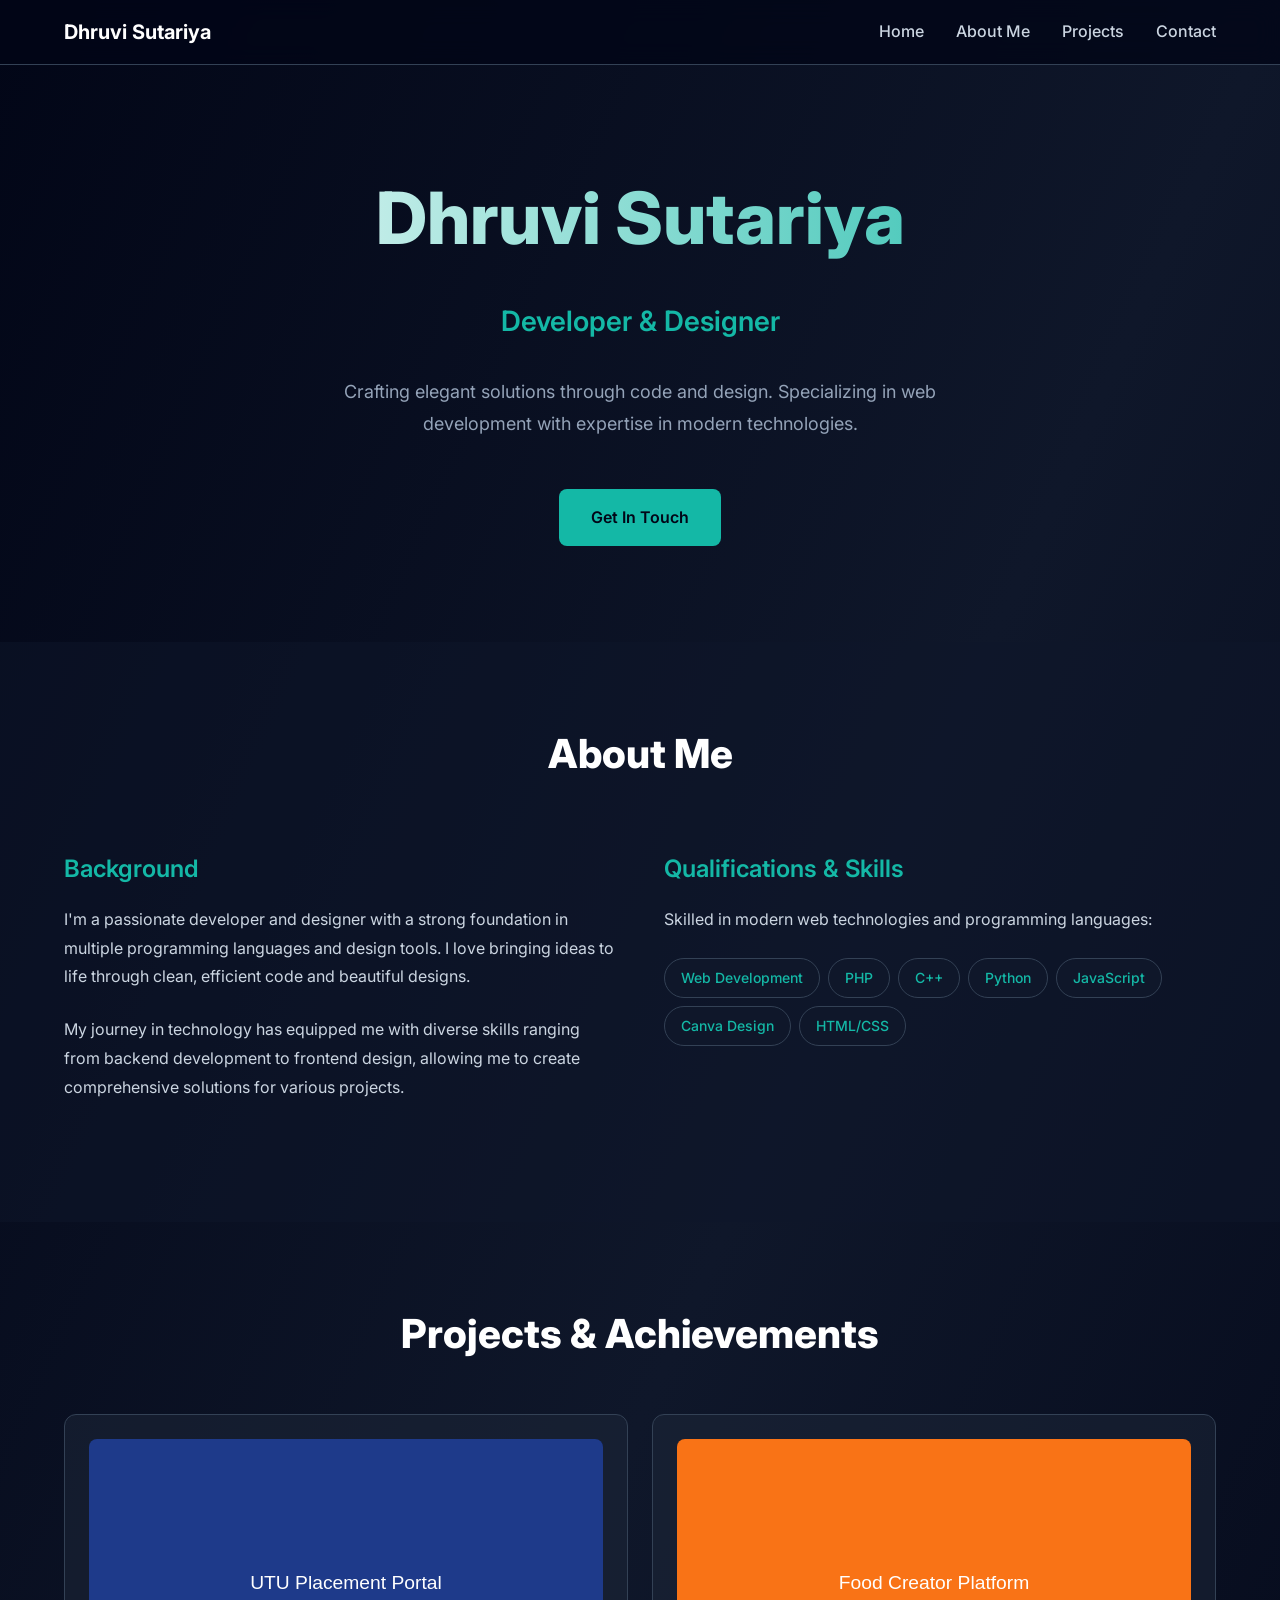
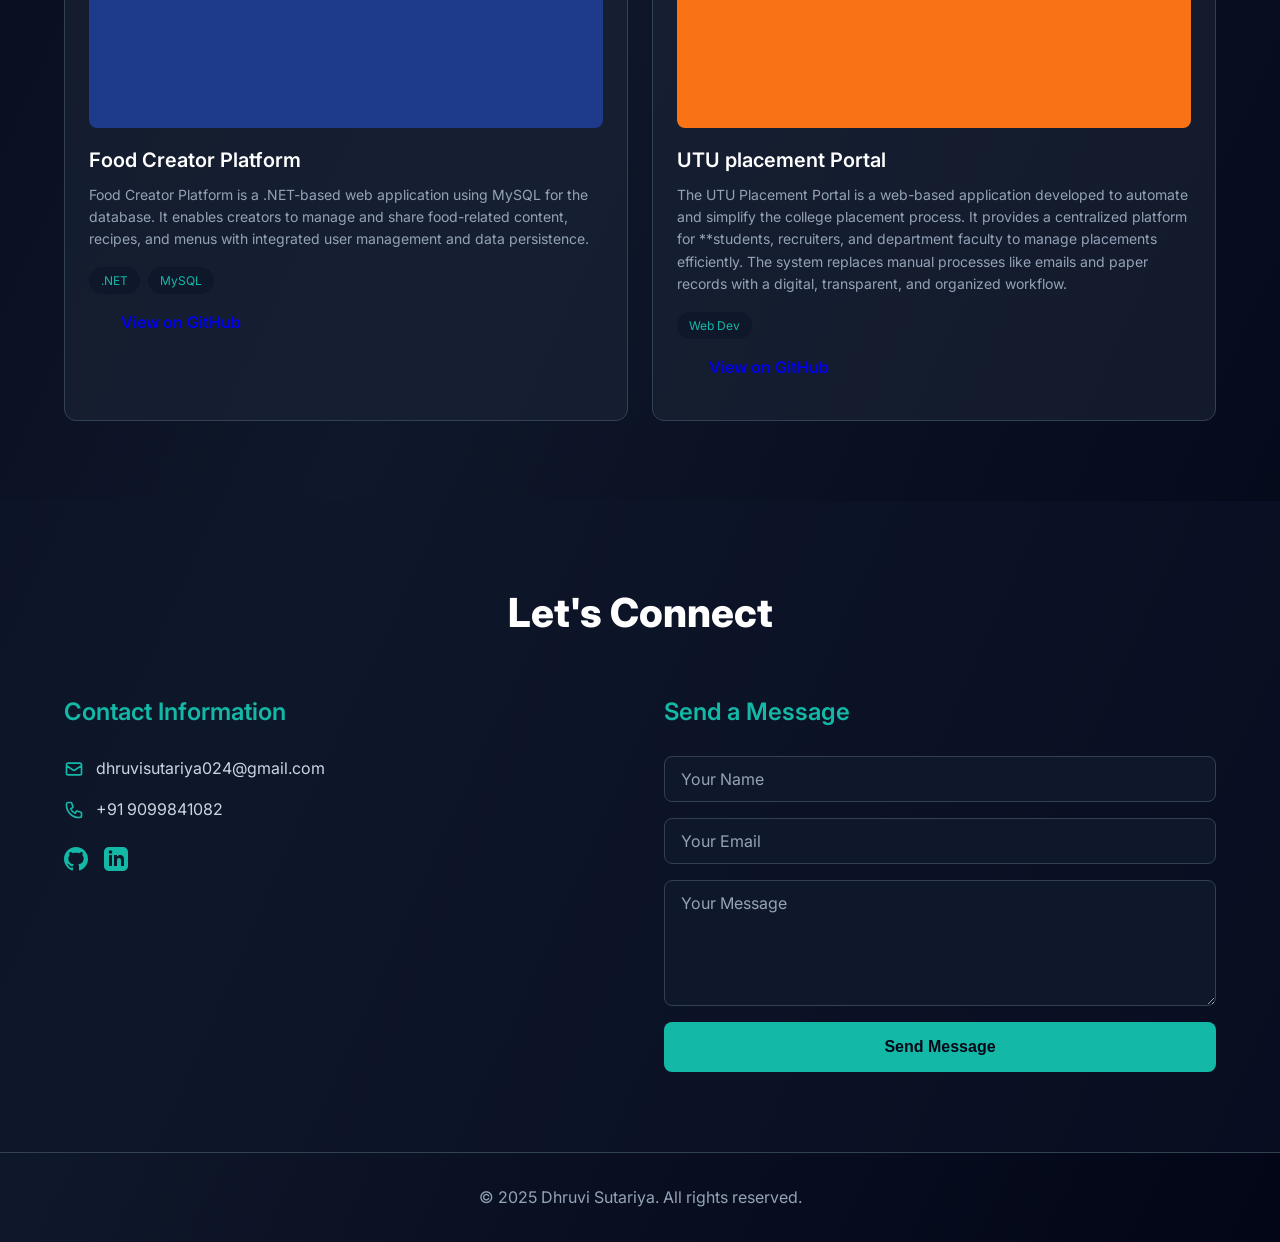
==== index.html @ 16a232e2 "Commit remaining changes" ====
<!DOCTYPE html>
<html lang="en">
<head>
    <meta charset="UTF-8">
    <meta name="viewport" content="width=device-width, initial-scale=1.0">
    <title>Dhruvi Sutariya - Portfolio</title>
    <link rel="stylesheet" href="styles.css">
    <link rel="preconnect" href="https://fonts.googleapis.com">
    <link rel="preconnect" href="https://fonts.gstatic.com" crossorigin>
    <link href="https://fonts.googleapis.com/css2?family=Inter:wght@300;400;600;700;800&display=swap" rel="stylesheet">
</head>
<body>
    <!-- Navigation -->
    <nav id="navbar">
        <div class="container">
            <h1 class="logo">Dhruvi Sutariya</h1>
            
            <div class="nav-links" id="navLinks">
                <a href="#home" class="nav-link">Home</a>
                <a href="#about" class="nav-link">About Me</a>
                <a href="#projects" class="nav-link">Projects</a>
                <a href="#contact" class="nav-link">Contact</a>
            </div>

            <button class="menu-toggle" id="menuToggle">
                <span></span>
                <span></span>
                <span></span>
            </button>
        </div>
    </nav>

    <!-- Hero Section -->
    <section id="home" class="hero">
        <div class="container">
            <h2 class="hero-title">Dhruvi Sutariya</h2>
            <p class="hero-subtitle">Developer & Designer</p>
            <p class="hero-description">
                Crafting elegant solutions through code and design. Specializing in web development with expertise in modern technologies.
            </p>
            <a href="#contact" class="btn btn-primary">Get In Touch</a>
        </div>
    </section>

    <!-- About Me Section -->
    <section id="about" class="about">
        <div class="container">
            <h3 class="section-title">About Me</h3>
            
            <div class="about-grid">
                <div class="about-card">
                    <h4 class="about-subtitle">Background</h4>
                    <p class="about-text">
                        I'm a passionate developer and designer with a strong foundation in multiple programming languages and design tools. I love bringing ideas to life through clean, efficient code and beautiful designs.
                    </p>
                    <p class="about-text">
                        My journey in technology has equipped me with diverse skills ranging from backend development to frontend design, allowing me to create comprehensive solutions for various projects.
                    </p>
                </div>

                <div class="about-card">
                    <h4 class="about-subtitle">Qualifications & Skills</h4>
                    <p class="about-text">Skilled in modern web technologies and programming languages:</p>
                    <div class="skills-container">
                        <span class="skill-tag">Web Development</span>
                        <span class="skill-tag">PHP</span>
                        <span class="skill-tag">C++</span>
                        <span class="skill-tag">Python</span>
                        <span class="skill-tag">JavaScript</span>
                        <span class="skill-tag">Canva Design</span>
                        <span class="skill-tag">HTML/CSS</span>

                    </div>
                </div>
            </div>
        </div>
    </section>

    <!-- Projects Section -->
    <section id="projects" class="projects">
        <div class="container">
            <h3 class="section-title">Projects & Achievements</h3>
            
            <div class="projects-grid">
                <div class="project-card">
                    <div class="project-image">
                        <img src="images/utu.svg" alt="UTU Placement Portal">
                    </div>
                    <h4 class="project-title">Food Creator Platform</h4>
                    <p class="project-description">
                        Food Creator Platform is a .NET-based web application using MySQL for the database. It enables creators to manage and share food-related content, recipes, and menus with integrated user management and data persistence.
                    </p>
                    <div class="project-tags">
                        <span class="tag">.NET</span>
                        <span class="tag">MySQL</span>
                    </div>
                    <div class="project-actions">
                        <a class="btn btn-secondary" href="https://github.com/Dhruvi7425/Food-Creator-Platform" target="_blank" rel="noopener noreferrer">View on GitHub</a>
                    </div>
                </div>


                <div class="project-card">
                    <div class="project-image">
                        <img src="images/food-creator.svg" alt="Food Creator Platform">
                    </div>
                    <h4 class="project-title">UTU placement Portal</h4>
                    <p class="project-description">
                        The UTU Placement Portal is a web-based application developed to automate and simplify the college placement process.  
It provides a centralized platform for **students, recruiters, and department faculty to manage placements efficiently.

The system replaces manual processes like emails and paper records with a digital, transparent, and organized workflow.
                    </p>
                    <div class="project-tags">
                        <span class="tag">Web Dev</span>
                        
                    </div>
                    <div class="project-actions">
                        <a class="btn btn-secondary" href="https://github.com/Dhruvi7425/UTU-Placement-Portal-" target="_blank" rel="noopener noreferrer">View on GitHub</a>
                    </div>
                    
                </div>
            </div>
        </div>
    </section>

    <!-- Contact Section -->
    <section id="contact" class="contact">
        <div class="container">
            <h3 class="section-title">Let's Connect</h3>
            
            <div class="contact-grid">
                <div class="contact-info">
                    <h4 class="contact-subtitle">Contact Information</h4>
                    <div class="contact-item">
                        <svg class="icon" fill="none" stroke="currentColor" viewBox="0 0 24 24">
                            <path stroke-linecap="round" stroke-linejoin="round" stroke-width="2" d="M3 8l7.89 5.26a2 2 0 002.22 0L21 8M5 19h14a2 2 0 002-2V7a2 2 0 00-2-2H5a2 2 0 00-2 2v10a2 2 0 002 2z"/>
                        </svg>
                        <a href="mailto:dhruvisutariya024@gmail.com">dhruvisutariya024@gmail.com</a>
                    </div>
                    <div class="contact-item">
                        <svg class="icon" fill="none" stroke="currentColor" viewBox="0 0 24 24">
                            <path stroke-linecap="round" stroke-linejoin="round" stroke-width="2" d="M3 5a2 2 0 012-2h3.28a1 1 0 01.948.684l1.498 4.493a1 1 0 01-.502 1.21l-2.257 1.13a11.042 11.042 0 005.516 5.516l1.13-2.257a1 1 0 011.21-.502l4.493 1.498a1 1 0 01.684.949V19a2 2 0 01-2 2h-1C9.716 21 3 14.284 3 6V5z"/>
                        </svg>
                        <a href="tel:+1234567890">+91 9099841082</a>
                    </div>
                    <div class="social-links">
                        <a href="https://github.com/Dhruvi7425" target="_blank" rel="noopener noreferrer">
                            <svg class="icon" fill="currentColor" viewBox="0 0 24 24">
                                <path d="M12 0c-6.626 0-12 5.373-12 12 0 5.302 3.438 9.8 8.207 11.387.599.111.793-.261.793-.577v-2.234c-3.338.726-4.033-1.416-4.033-1.416-.546-1.387-1.333-1.756-1.333-1.756-1.089-.745.083-.729.083-.729 1.205.084 1.839 1.237 1.839 1.237 1.07 1.834 2.807 1.304 3.492.997.107-.775.418-1.305.762-1.604-2.665-.305-5.467-1.334-5.467-5.931 0-1.311.469-2.381 1.236-3.221-.124-.303-.535-1.524.117-3.176 0 0 1.008-.322 3.301 1.23.957-.266 1.983-.399 3.003-.404 1.02.005 2.047.138 3.006.404 2.291-1.552 3.297-1.23 3.297-1.23.653 1.653.242 2.874.118 3.176.77.84 1.235 1.911 1.235 3.221 0 4.609-2.807 5.624-5.479 5.921.43.372.823 1.102.823 2.222v3.293c0 .319.192.694.801.576 4.765-1.589 8.199-6.086 8.199-11.386 0-6.627-5.373-12-12-12z"/>
                            </svg>
                        </a>
                        <a href="https://www.linkedin.com/in/dhruvi-sutariya-509b7a373/" target="_blank" rel="noopener noreferrer">
                            <svg class="icon" fill="currentColor" viewBox="0 0 24 24">
                                <path d="M19 0h-14c-2.761 0-5 2.239-5 5v14c0 2.761 2.239 5 5 5h14c2.762 0 5-2.239 5-5v-14c0-2.761-2.238-5-5-5zm-11 19h-3v-11h3v11zm-1.5-12.268c-.966 0-1.75-.79-1.75-1.764s.784-1.764 1.75-1.764 1.75.79 1.75 1.764-.783 1.764-1.75 1.764zm13.5 12.268h-3v-5.604c0-3.368-4-3.113-4 0v5.604h-3v-11h3v1.765c1.396-2.586 7-2.777 7 2.476v6.759z"/>
                            </svg>
                        </a>
                    </div>
                </div>

                <div class="contact-form-wrapper">
                    <h4 class="contact-subtitle">Send a Message</h4>
                    <form id="contactForm" class="contact-form">
                        <input 
                            type="text" 
                            name="name" 
                            placeholder="Your Name" 
                            required
                            class="form-input"
                        >
                        <input 
                            type="email" 
                            name="email" 
                            placeholder="Your Email" 
                            required
                            class="form-input"
                        >
                        <textarea 
                            name="message" 
                            placeholder="Your Message" 
                            required
                            rows="5"
                            class="form-textarea"
                        ></textarea>
                        <button type="submit" class="btn btn-primary btn-full">Send Message</button>
                        <div id="formStatus" class="form-status"></div>
                    </form>
                </div>
            </div>
        </div>
    </section>

    <!-- Footer -->
    <footer class="footer">
        <div class="container">
            <p>&copy; 2025 Dhruvi Sutariya. All rights reserved.</p>
        </div>
    </footer>

    <script src="script.js"></script>
</body>
</html>
---- styles.css ----
* {
  margin: 0;
  padding: 0;
  box-sizing: border-box;
}

:root {
  --color-bg-primary: #020617;
  --color-bg-secondary: #0f172a;
  --color-bg-card: rgba(30, 41, 59, 0.5);
  --color-accent: #14b8a6;
  --color-accent-hover: #0d9488;
  --color-text-primary: #ffffff;
  --color-text-secondary: #cbd5e1;
  --color-text-muted: #94a3b8;
  --color-border: #334155;
}

body {
  font-family: "Inter", -apple-system, BlinkMacSystemFont, "Segoe UI", Roboto, sans-serif;
  background: linear-gradient(
    to bottom right,
    var(--color-bg-primary),
    var(--color-bg-secondary),
    var(--color-bg-primary)
  );
  color: var(--color-text-primary);
  line-height: 1.6;
  min-height: 100vh;
}

html {
  scroll-behavior: smooth;
}

.container {
  max-width: 1200px;
  margin: 0 auto;
  padding: 0 1.5rem;
}

/* Navigation */
#navbar {
  position: fixed;
  top: 0;
  left: 0;
  right: 0;
  z-index: 1000;
  background: rgba(2, 6, 23, 0.8);
  backdrop-filter: blur(12px);
  border-bottom: 1px solid var(--color-border);
}

#navbar .container {
  display: flex;
  justify-content: space-between;
  align-items: center;
  height: 4rem;
}

.logo {
  font-size: 1.25rem;
  font-weight: 700;
  color: var(--color-text-primary);
}

.nav-links {
  display: flex;
  gap: 2rem;
}

.nav-link {
  color: var(--color-text-secondary);
  text-decoration: none;
  transition: color 0.3s;
  font-weight: 500;
}

.nav-link:hover {
  color: var(--color-accent);
}

.menu-toggle {
  display: none;
  flex-direction: column;
  gap: 4px;
  background: none;
  border: none;
  cursor: pointer;
  padding: 0.5rem;
}

.menu-toggle span {
  display: block;
  width: 24px;
  height: 2px;
  background: var(--color-text-primary);
  transition: all 0.3s;
}

/* Hero Section */
.hero {
  padding: 10rem 1.5rem 6rem;
  text-align: center;
}

.hero-title {
  font-size: clamp(2.5rem, 8vw, 4.5rem);
  font-weight: 800;
  margin-bottom: 1.5rem;
  background: linear-gradient(to right, var(--color-text-primary), var(--color-accent));
  -webkit-background-clip: text;
  -webkit-text-fill-color: transparent;
  background-clip: text;
}

.hero-subtitle {
  font-size: clamp(1.25rem, 3vw, 1.75rem);
  color: var(--color-accent);
  margin-bottom: 2rem;
  font-weight: 600;
}

.hero-description {
  font-size: 1.125rem;
  color: var(--color-text-muted);
  max-width: 42rem;
  margin: 0 auto 3rem;
  line-height: 1.8;
}

.btn {
  display: inline-block;
  padding: 1rem 2rem;
  border-radius: 0.5rem;
  text-decoration: none;
  font-weight: 600;
  transition: all 0.3s;
  border: none;
  cursor: pointer;
  font-size: 1rem;
}

.btn-primary {
  background: var(--color-accent);
  color: var(--color-bg-primary);
}

.btn-primary:hover {
  background: var(--color-accent-hover);
  transform: translateY(-2px);
}

.btn-full {
  width: 100%;
}

/* About Section */
.about {
  padding: 5rem 1.5rem;
  background: rgba(15, 23, 42, 0.5);
}

.section-title {
  font-size: 2.5rem;
  font-weight: 800;
  text-align: center;
  margin-bottom: 3rem;
  color: var(--color-text-primary);
}

.about-grid {
  display: grid;
  grid-template-columns: repeat(auto-fit, minmax(300px, 1fr));
  gap: 3rem;
}

.about-card {
  padding: 1rem 0;
}

.about-subtitle {
  font-size: 1.5rem;
  color: var(--color-accent);
  margin-bottom: 1rem;
  font-weight: 600;
}

.about-text {
  color: var(--color-text-secondary);
  margin-bottom: 1.5rem;
  line-height: 1.8;
}

.skills-container {
  display: flex;
  flex-wrap: wrap;
  gap: 0.5rem;
  margin-top: 1rem;
}

.skill-tag {
  padding: 0.5rem 1rem;
  background: var(--color-bg-secondary);
  color: var(--color-accent);
  border-radius: 2rem;
  font-size: 0.875rem;
  font-weight: 500;
  border: 1px solid var(--color-border);
}

/* Projects Section */
.projects {
  padding: 5rem 1.5rem;
}

.projects-grid {
  display: grid;
  grid-template-columns: repeat(auto-fit, minmax(300px, 1fr));
  gap: 1.5rem;
}

.project-card {
  background: var(--color-bg-card);
  border: 1px solid var(--color-border);
  border-radius: 0.75rem;
  padding: 1.5rem;
  transition: all 0.3s;
}

.project-card:hover {
  transform: translateY(-4px);
  border-color: var(--color-accent);
}

.project-image {
  aspect-ratio: 16 / 9;
  background: var(--color-bg-secondary);
  border-radius: 0.5rem;
  display: flex;
  align-items: center;
  justify-content: center;
  margin-bottom: 1rem;
  color: var(--color-text-muted);
  font-size: 0.875rem;
}

.project-image img {
  width: 100%;
  height: 100%;
  object-fit: cover;
  border-radius: 0.5rem;
  display: block;
}

.project-title {
  font-size: 1.25rem;
  font-weight: 600;
  margin-bottom: 0.5rem;
  color: var(--color-text-primary);
}

.project-description {
  color: var(--color-text-muted);
  font-size: 0.875rem;
  line-height: 1.6;
  margin-bottom: 1rem;
}

.project-tags {
  display: flex;
  gap: 0.5rem;
}

.tag {
  font-size: 0.75rem;
  padding: 0.25rem 0.75rem;
  background: var(--color-bg-secondary);
  color: var(--color-accent);
  border-radius: 1rem;
}

/* Contact Section */
.contact {
  padding: 5rem 1.5rem;
  background: rgba(15, 23, 42, 0.5);
}

.contact-grid {
  display: grid;
  grid-template-columns: repeat(auto-fit, minmax(300px, 1fr));
  gap: 3rem;
}

.contact-subtitle {
  font-size: 1.5rem;
  color: var(--color-accent);
  margin-bottom: 1.5rem;
  font-weight: 600;
}

.contact-item {
  display: flex;
  align-items: center;
  gap: 0.75rem;
  margin-bottom: 1rem;
}

.contact-item a {
  color: var(--color-text-secondary);
  text-decoration: none;
  transition: color 0.3s;
}

.contact-item a:hover {
  color: var(--color-accent);
}

.icon {
  width: 20px;
  height: 20px;
  color: var(--color-accent);
}

.social-links {
  display: flex;
  gap: 1rem;
  margin-top: 1.5rem;
}

.social-links a {
  color: var(--color-text-secondary);
  transition: color 0.3s;
}

.social-links a:hover {
  color: var(--color-accent);
}

.social-links .icon {
  width: 24px;
  height: 24px;
}

/* Contact Form */
.contact-form {
  display: flex;
  flex-direction: column;
  gap: 1rem;
}

.form-input,
.form-textarea {
  width: 100%;
  padding: 0.75rem 1rem;
  background: var(--color-bg-secondary);
  border: 1px solid var(--color-border);
  border-radius: 0.5rem;
  color: var(--color-text-primary);
  font-family: inherit;
  font-size: 1rem;
}

.form-input:focus,
.form-textarea:focus {
  outline: none;
  border-color: var(--color-accent);
}

.form-input::placeholder,
.form-textarea::placeholder {
  color: var(--color-text-muted);
}

.form-textarea {
  resize: vertical;
}

.form-status {
  font-size: 0.875rem;
  padding: 0.5rem;
  border-radius: 0.375rem;
  display: none;
}

.form-status.success {
  display: block;
  color: var(--color-accent);
  background: rgba(20, 184, 166, 0.1);
}

.form-status.error {
  display: block;
  color: #ef4444;
  background: rgba(239, 68, 68, 0.1);
}

/* Footer */
.footer {
  padding: 2rem 1.5rem;
  border-top: 1px solid var(--color-border);
  text-align: center;
  color: var(--color-text-muted);
}

/* Mobile Responsive */
@media (max-width: 768px) {
  .nav-links {
    display: none;
    position: absolute;
    top: 100%;
    left: 0;
    right: 0;
    flex-direction: column;
    background: rgba(2, 6, 23, 0.95);
    padding: 1rem;
    gap: 1rem;
    border-bottom: 1px solid var(--color-border);
  }

  .nav-links.active {
    display: flex;
  }

  .menu-toggle {
    display: flex;
  }

  .menu-toggle.active span:nth-child(1) {
    transform: rotate(45deg) translate(5px, 5px);
  }

  .menu-toggle.active span:nth-child(2) {
    opacity: 0;
  }

  .menu-toggle.active span:nth-child(3) {
    transform: rotate(-45deg) translate(7px, -6px);
  }

  .about-grid,
  .contact-grid {
    grid-template-columns: 1fr;
  }

  .projects-grid {
    grid-template-columns: 1fr;
  }
}

@media (max-width: 480px) {
  .hero {
    padding: 8rem 1rem 4rem;
  }

  .section-title {
    font-size: 2rem;
  }

  .about,
  .projects,
  .contact {
    padding: 3rem 1rem;
  }
}
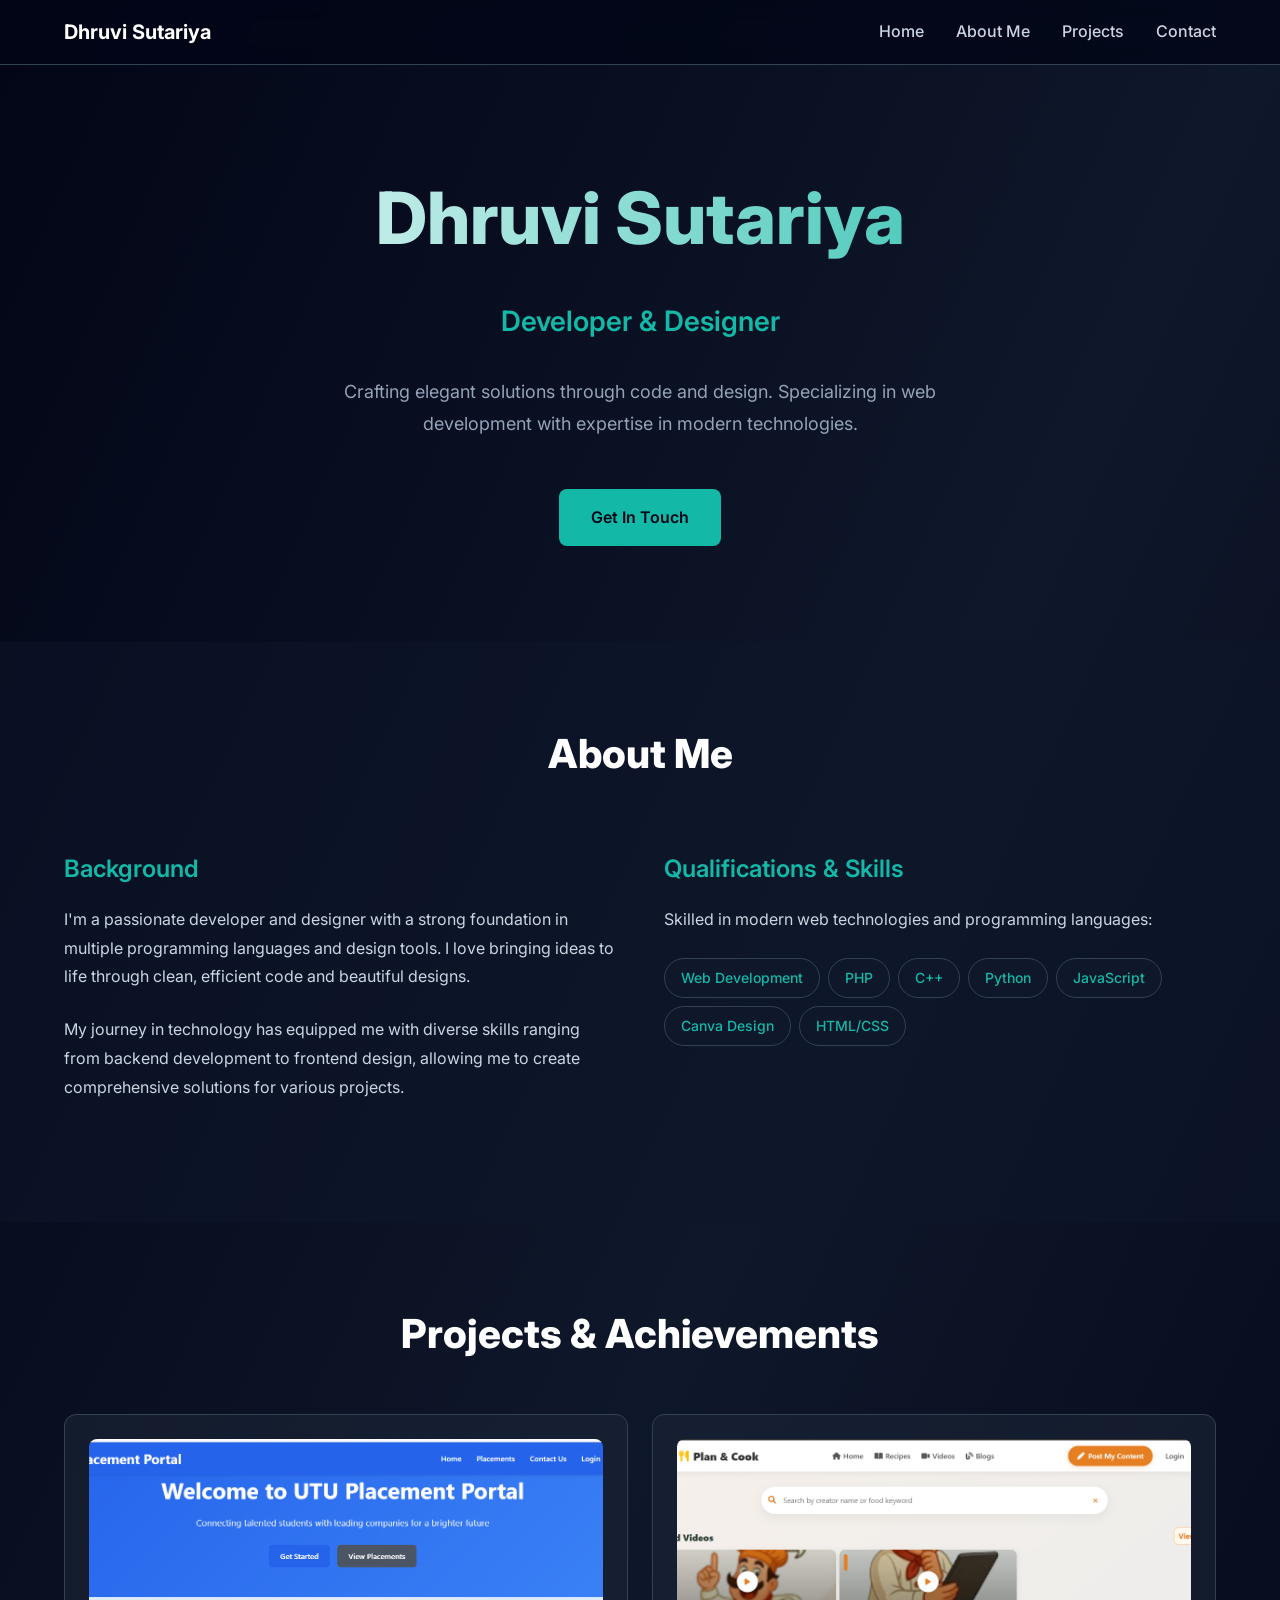
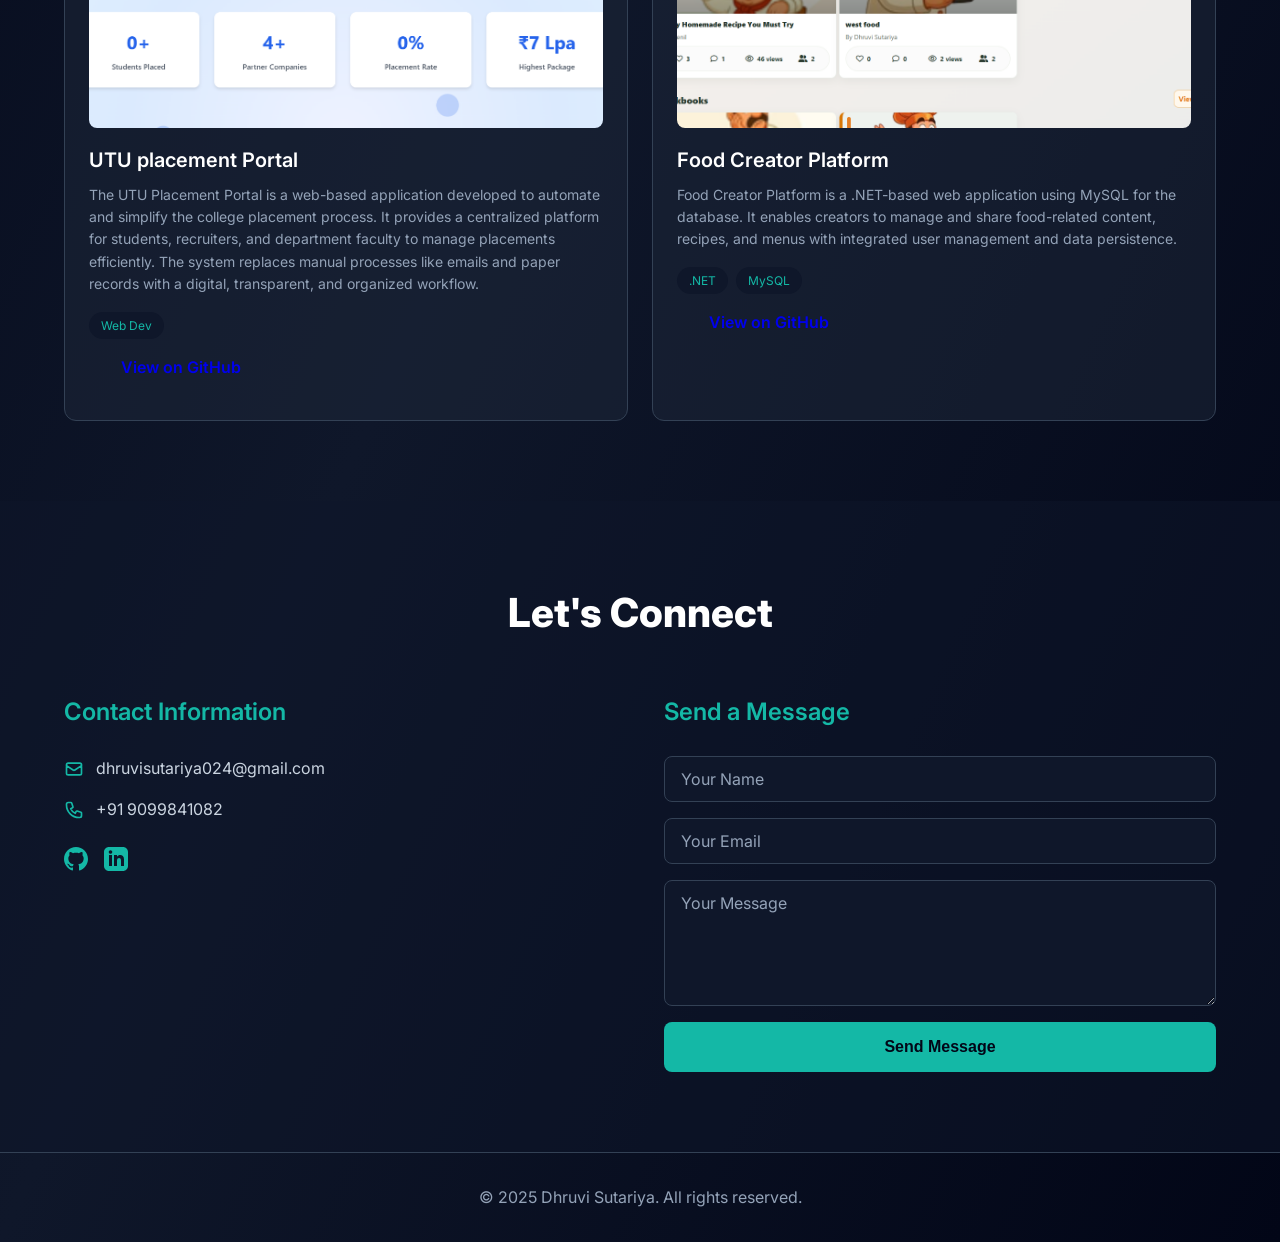
==== commit 19146f71: "Fix project cards: correct images and titles" ====
--- a/index.html
+++ b/index.html
@@ -84,7 +84,24 @@
             <div class="projects-grid">
                 <div class="project-card">
                     <div class="project-image">
-                        <img src="images/utu.svg" alt="UTU Placement Portal">
+                        <img src="images/utu.png" alt="UTU Placement Portal">
+                    </div>
+                    <h4 class="project-title">UTU placement Portal</h4>
+                    <p class="project-description">
+                        The UTU Placement Portal is a web-based application developed to automate and simplify the college placement process. It provides a centralized platform for students, recruiters, and department faculty to manage placements efficiently. The system replaces manual processes like emails and paper records with a digital, transparent, and organized workflow.
+                    </p>
+                    <div class="project-tags">
+                        <span class="tag">Web Dev</span>
+                    </div>
+                    <div class="project-actions">
+                        <a class="btn btn-secondary" href="https://github.com/Dhruvi7425/UTU-Placement-Portal-" target="_blank" rel="noopener noreferrer">View on GitHub</a>
+                    </div>
+                </div>
+
+
+                <div class="project-card">
+                    <div class="project-image">
+                        <img src="images/food-creator.png" alt="Food Creator Platform">
                     </div>
                     <h4 class="project-title">Food Creator Platform</h4>
                     <p class="project-description">
@@ -97,28 +114,6 @@
                     <div class="project-actions">
                         <a class="btn btn-secondary" href="https://github.com/Dhruvi7425/Food-Creator-Platform" target="_blank" rel="noopener noreferrer">View on GitHub</a>
                     </div>
-                </div>
-
-
-                <div class="project-card">
-                    <div class="project-image">
-                        <img src="images/food-creator.svg" alt="Food Creator Platform">
-                    </div>
-                    <h4 class="project-title">UTU placement Portal</h4>
-                    <p class="project-description">
-                        The UTU Placement Portal is a web-based application developed to automate and simplify the college placement process.  
-It provides a centralized platform for **students, recruiters, and department faculty to manage placements efficiently.
-
-The system replaces manual processes like emails and paper records with a digital, transparent, and organized workflow.
-                    </p>
-                    <div class="project-tags">
-                        <span class="tag">Web Dev</span>
-                        
-                    </div>
-                    <div class="project-actions">
-                        <a class="btn btn-secondary" href="https://github.com/Dhruvi7425/UTU-Placement-Portal-" target="_blank" rel="noopener noreferrer">View on GitHub</a>
-                    </div>
-                    
                 </div>
             </div>
         </div>
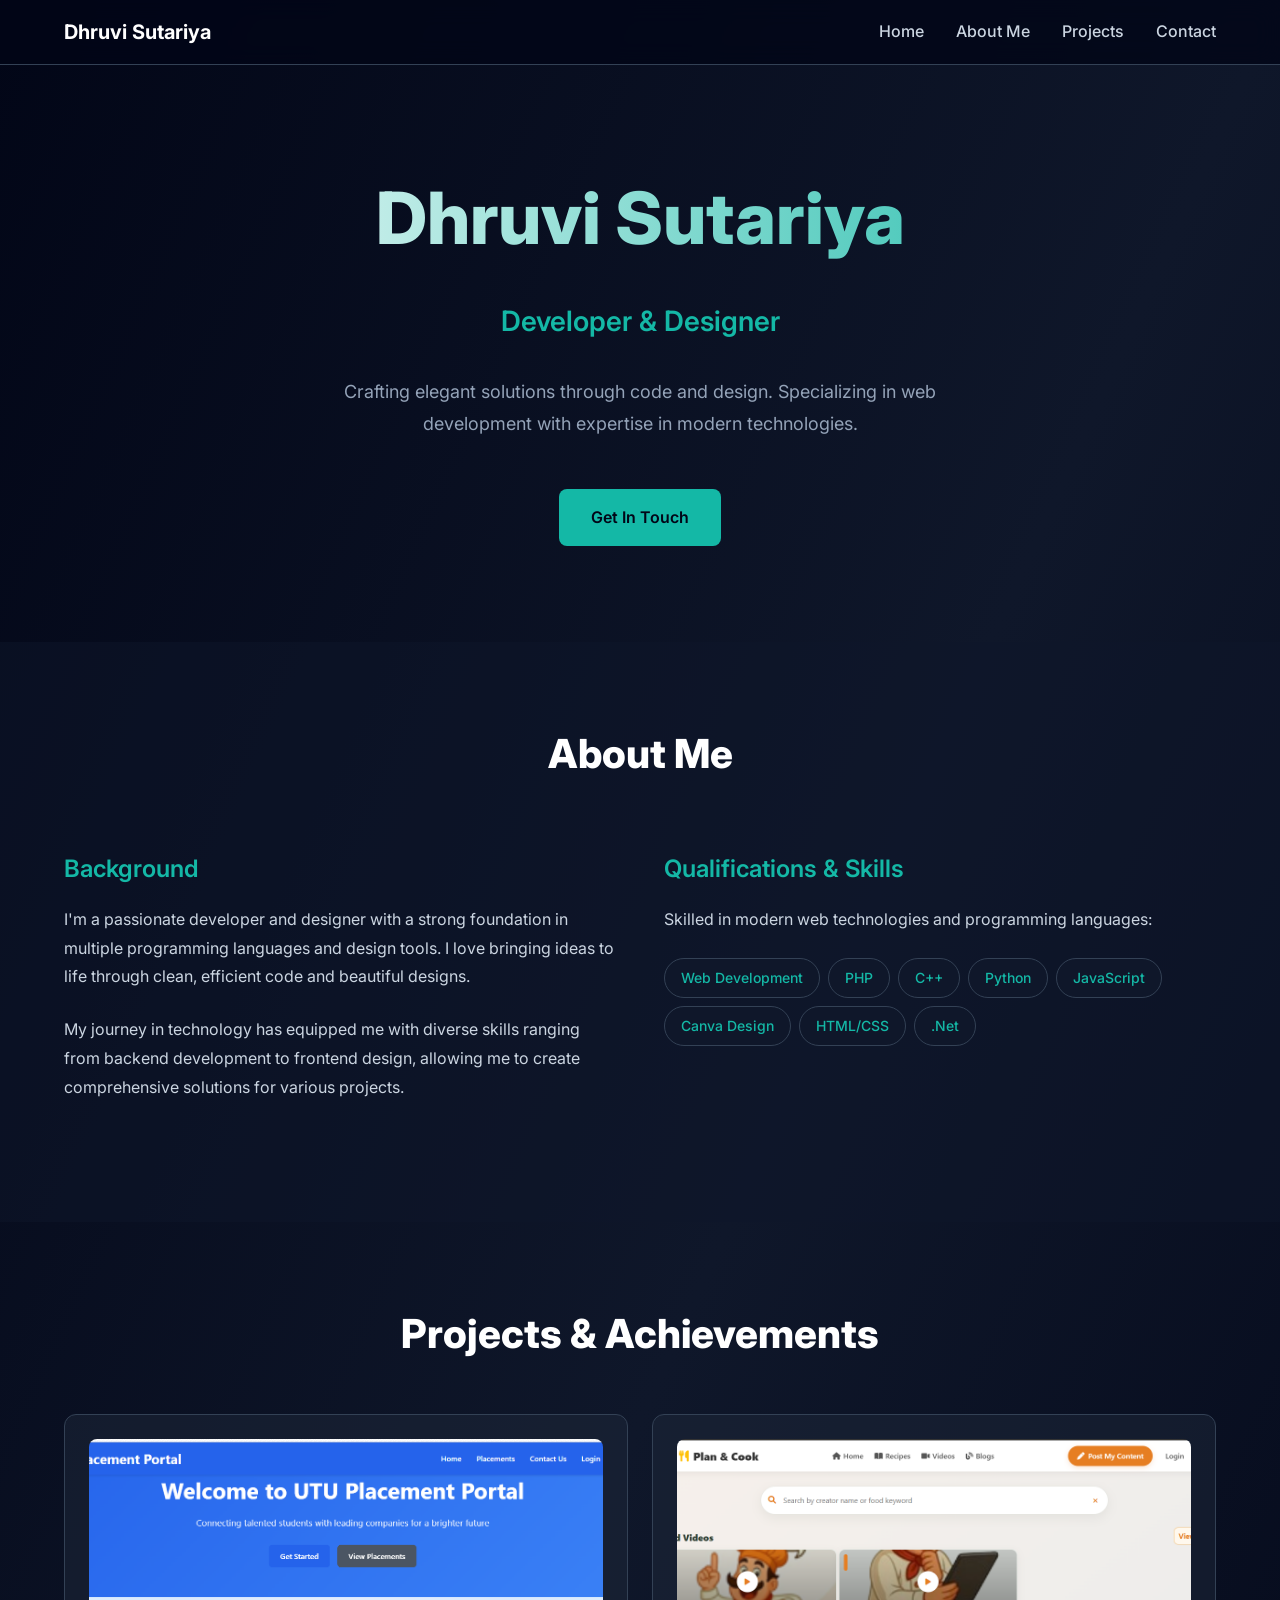
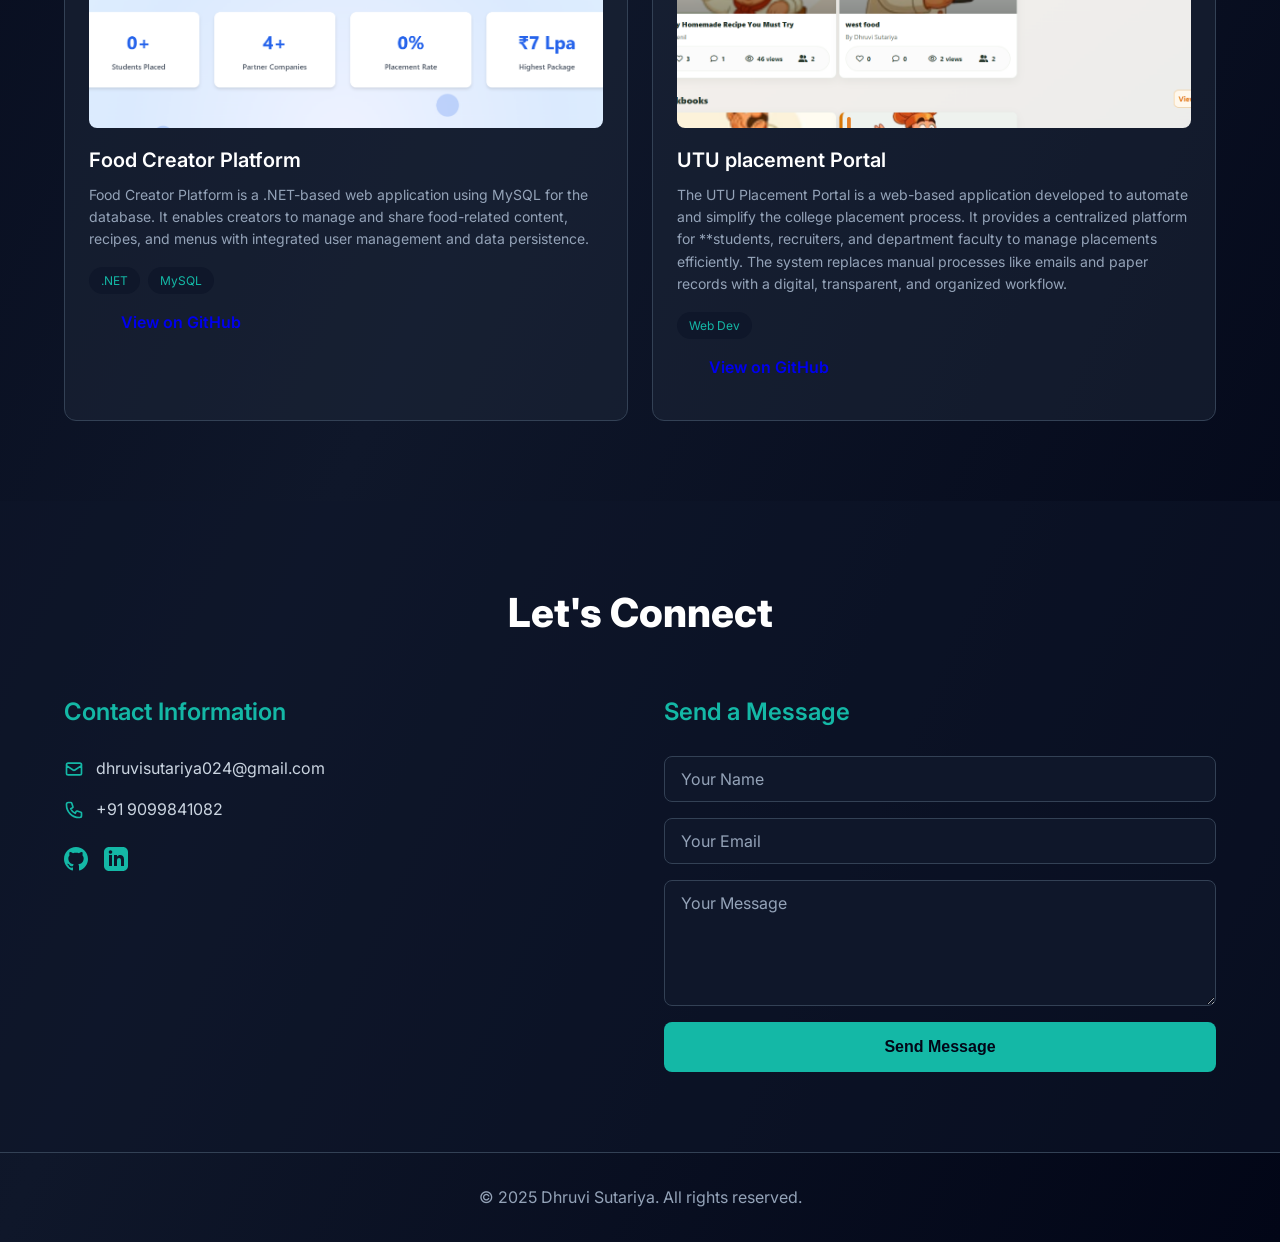
==== commit 97a3aa3c: "commit" ====
--- a/index.html
+++ b/index.html
@@ -69,6 +69,8 @@
                         <span class="skill-tag">JavaScript</span>
                         <span class="skill-tag">Canva Design</span>
                         <span class="skill-tag">HTML/CSS</span>
+                        <span class="skill-tag">.Net</span>
+                    
 
                     </div>
                 </div>
@@ -86,15 +88,16 @@
                     <div class="project-image">
                         <img src="images/utu.png" alt="UTU Placement Portal">
                     </div>
-                    <h4 class="project-title">UTU placement Portal</h4>
+                    <h4 class="project-title">Food Creator Platform</h4>
                     <p class="project-description">
-                        The UTU Placement Portal is a web-based application developed to automate and simplify the college placement process. It provides a centralized platform for students, recruiters, and department faculty to manage placements efficiently. The system replaces manual processes like emails and paper records with a digital, transparent, and organized workflow.
+                        Food Creator Platform is a .NET-based web application using MySQL for the database. It enables creators to manage and share food-related content, recipes, and menus with integrated user management and data persistence.
                     </p>
                     <div class="project-tags">
-                        <span class="tag">Web Dev</span>
+                        <span class="tag">.NET</span>
+                        <span class="tag">MySQL</span>
                     </div>
                     <div class="project-actions">
-                        <a class="btn btn-secondary" href="https://github.com/Dhruvi7425/UTU-Placement-Portal-" target="_blank" rel="noopener noreferrer">View on GitHub</a>
+                        <a class="btn btn-secondary" href="https://github.com/Dhruvi7425/Food-Creator-Platform" target="_blank" rel="noopener noreferrer">View on GitHub</a>
                     </div>
                 </div>
 
@@ -103,17 +106,21 @@
                     <div class="project-image">
                         <img src="images/food-creator.png" alt="Food Creator Platform">
                     </div>
-                    <h4 class="project-title">Food Creator Platform</h4>
+                    <h4 class="project-title">UTU placement Portal</h4>
                     <p class="project-description">
-                        Food Creator Platform is a .NET-based web application using MySQL for the database. It enables creators to manage and share food-related content, recipes, and menus with integrated user management and data persistence.
+                        The UTU Placement Portal is a web-based application developed to automate and simplify the college placement process.  
+It provides a centralized platform for **students, recruiters, and department faculty to manage placements efficiently.
+
+The system replaces manual processes like emails and paper records with a digital, transparent, and organized workflow.
                     </p>
                     <div class="project-tags">
-                        <span class="tag">.NET</span>
-                        <span class="tag">MySQL</span>
+                        <span class="tag">Web Dev</span>
+                        
                     </div>
                     <div class="project-actions">
-                        <a class="btn btn-secondary" href="https://github.com/Dhruvi7425/Food-Creator-Platform" target="_blank" rel="noopener noreferrer">View on GitHub</a>
-                    </div>
+                        <a class="btn btn-secondary" href="https://github.com/Dhruvi7425/UTU-Placement-Portal-" target="_blank" rel="noopener noreferrer">View on GitHub</a>
+                    </div>
+                    
                 </div>
             </div>
         </div>
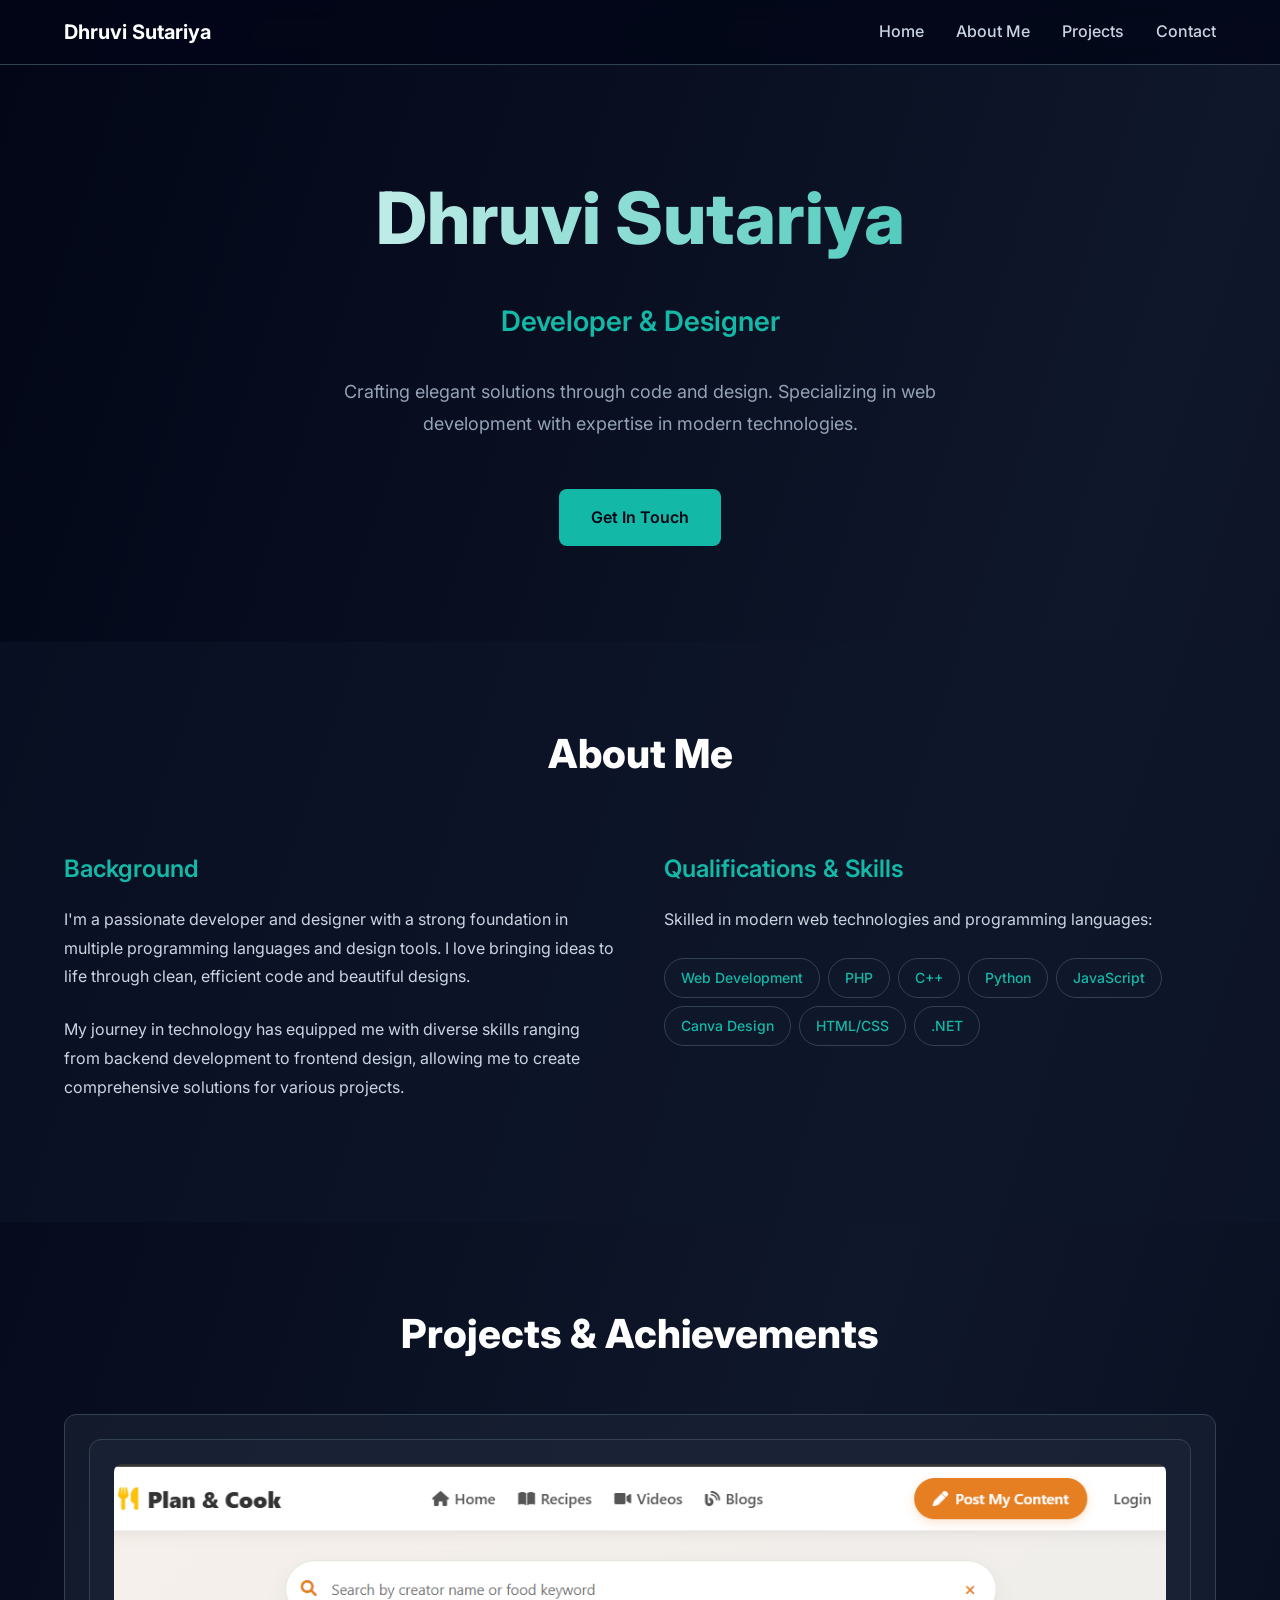
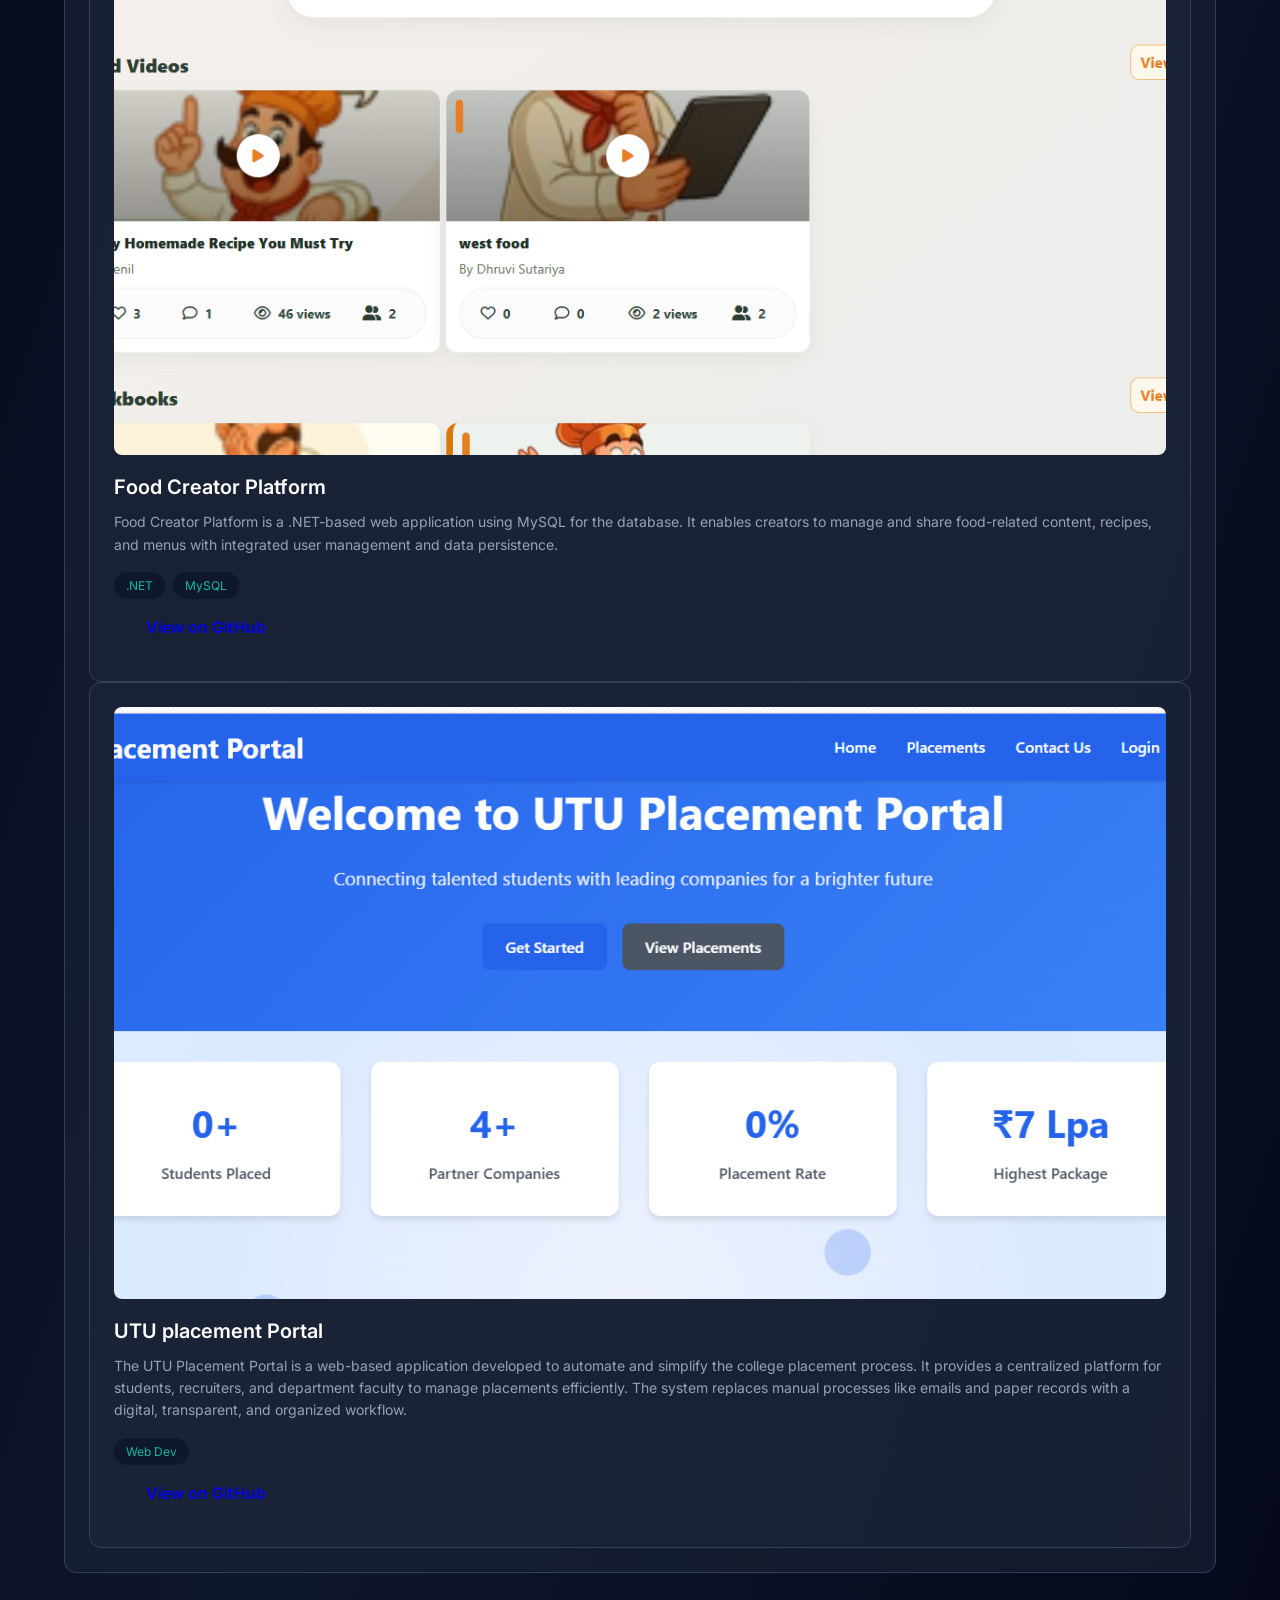
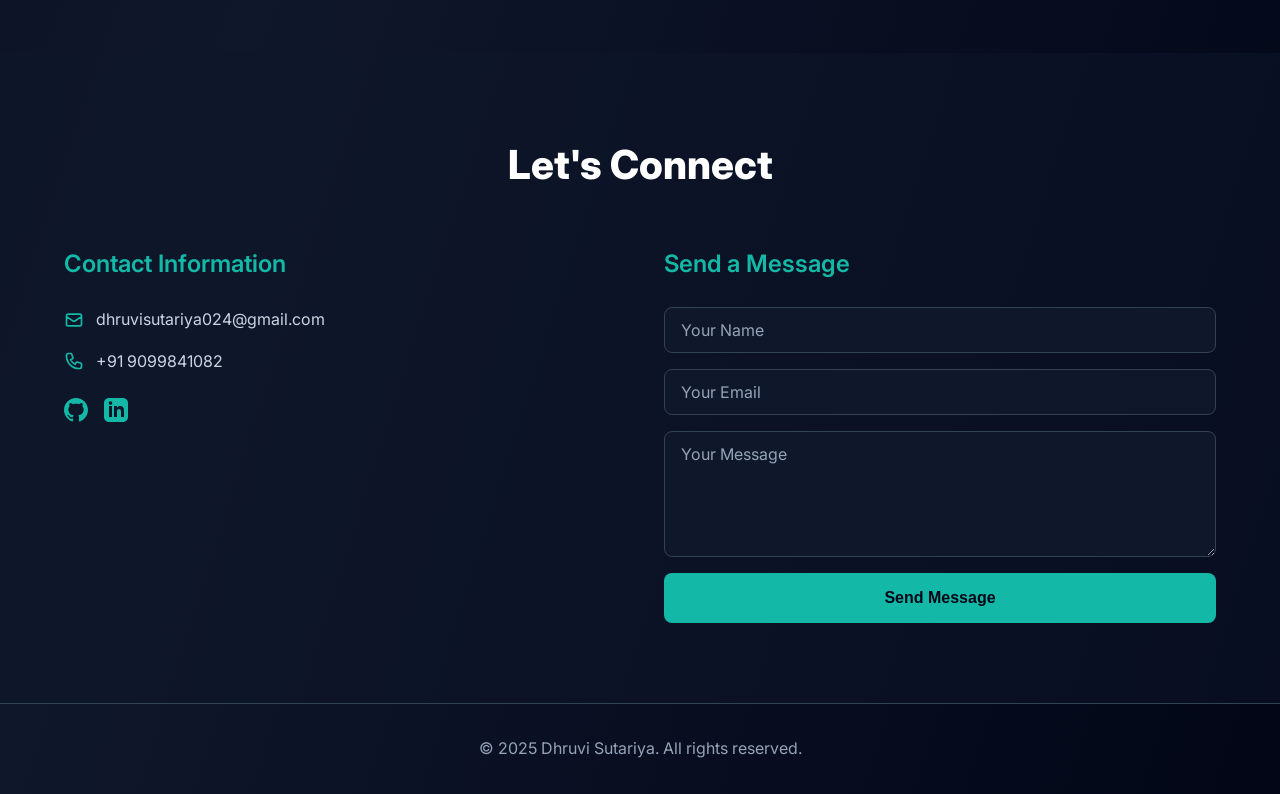
==== commit 2135a678: "Fix swapped project cards and .NET tag" ====
--- a/index.html
+++ b/index.html
@@ -69,8 +69,7 @@
                         <span class="skill-tag">JavaScript</span>
                         <span class="skill-tag">Canva Design</span>
                         <span class="skill-tag">HTML/CSS</span>
-                        <span class="skill-tag">.Net</span>
-                    
+                        <span class="skill-tag">.NET</span>
 
                     </div>
                 </div>
@@ -84,43 +83,40 @@
             <h3 class="section-title">Projects & Achievements</h3>
             
             <div class="projects-grid">
+                <div class="project-card">
+                <div class="project-card">
+                    <div class="project-image">
+                        <img src="images/food-creator.png" alt="Food Creator Platform">
+                    </div>
+                    <h4 class="project-title">Food Creator Platform</h4>
+                    <p class="project-description">
+                        Food Creator Platform is a .NET-based web application using MySQL for the database. It enables creators to manage and share food-related content, recipes, and menus with integrated user management and data persistence.
+                    </p>
+                    <div class="project-tags">
+                        <span class="tag">.NET</span>
+                        <span class="tag">MySQL</span>
+                    </div>
+                    <div class="project-actions">
+                        <a class="btn btn-secondary" href="https://github.com/Dhruvi7425/Food-Creator-Platform" target="_blank" rel="noopener noreferrer">View on GitHub</a>
+                    </div>
+                    
+                </div>
+
+
                 <div class="project-card">
                     <div class="project-image">
                         <img src="images/utu.png" alt="UTU Placement Portal">
                     </div>
-                    <h4 class="project-title">Food Creator Platform</h4>
-                    <p class="project-description">
-                        Food Creator Platform is a .NET-based web application using MySQL for the database. It enables creators to manage and share food-related content, recipes, and menus with integrated user management and data persistence.
-                    </p>
-                    <div class="project-tags">
-                        <span class="tag">.NET</span>
-                        <span class="tag">MySQL</span>
-                    </div>
-                    <div class="project-actions">
-                        <a class="btn btn-secondary" href="https://github.com/Dhruvi7425/Food-Creator-Platform" target="_blank" rel="noopener noreferrer">View on GitHub</a>
-                    </div>
-                </div>
-
-
-                <div class="project-card">
-                    <div class="project-image">
-                        <img src="images/food-creator.png" alt="Food Creator Platform">
-                    </div>
                     <h4 class="project-title">UTU placement Portal</h4>
                     <p class="project-description">
-                        The UTU Placement Portal is a web-based application developed to automate and simplify the college placement process.  
-It provides a centralized platform for **students, recruiters, and department faculty to manage placements efficiently.
-
-The system replaces manual processes like emails and paper records with a digital, transparent, and organized workflow.
+                        The UTU Placement Portal is a web-based application developed to automate and simplify the college placement process. It provides a centralized platform for students, recruiters, and department faculty to manage placements efficiently. The system replaces manual processes like emails and paper records with a digital, transparent, and organized workflow.
                     </p>
                     <div class="project-tags">
                         <span class="tag">Web Dev</span>
-                        
                     </div>
                     <div class="project-actions">
                         <a class="btn btn-secondary" href="https://github.com/Dhruvi7425/UTU-Placement-Portal-" target="_blank" rel="noopener noreferrer">View on GitHub</a>
                     </div>
-                    
                 </div>
             </div>
         </div>
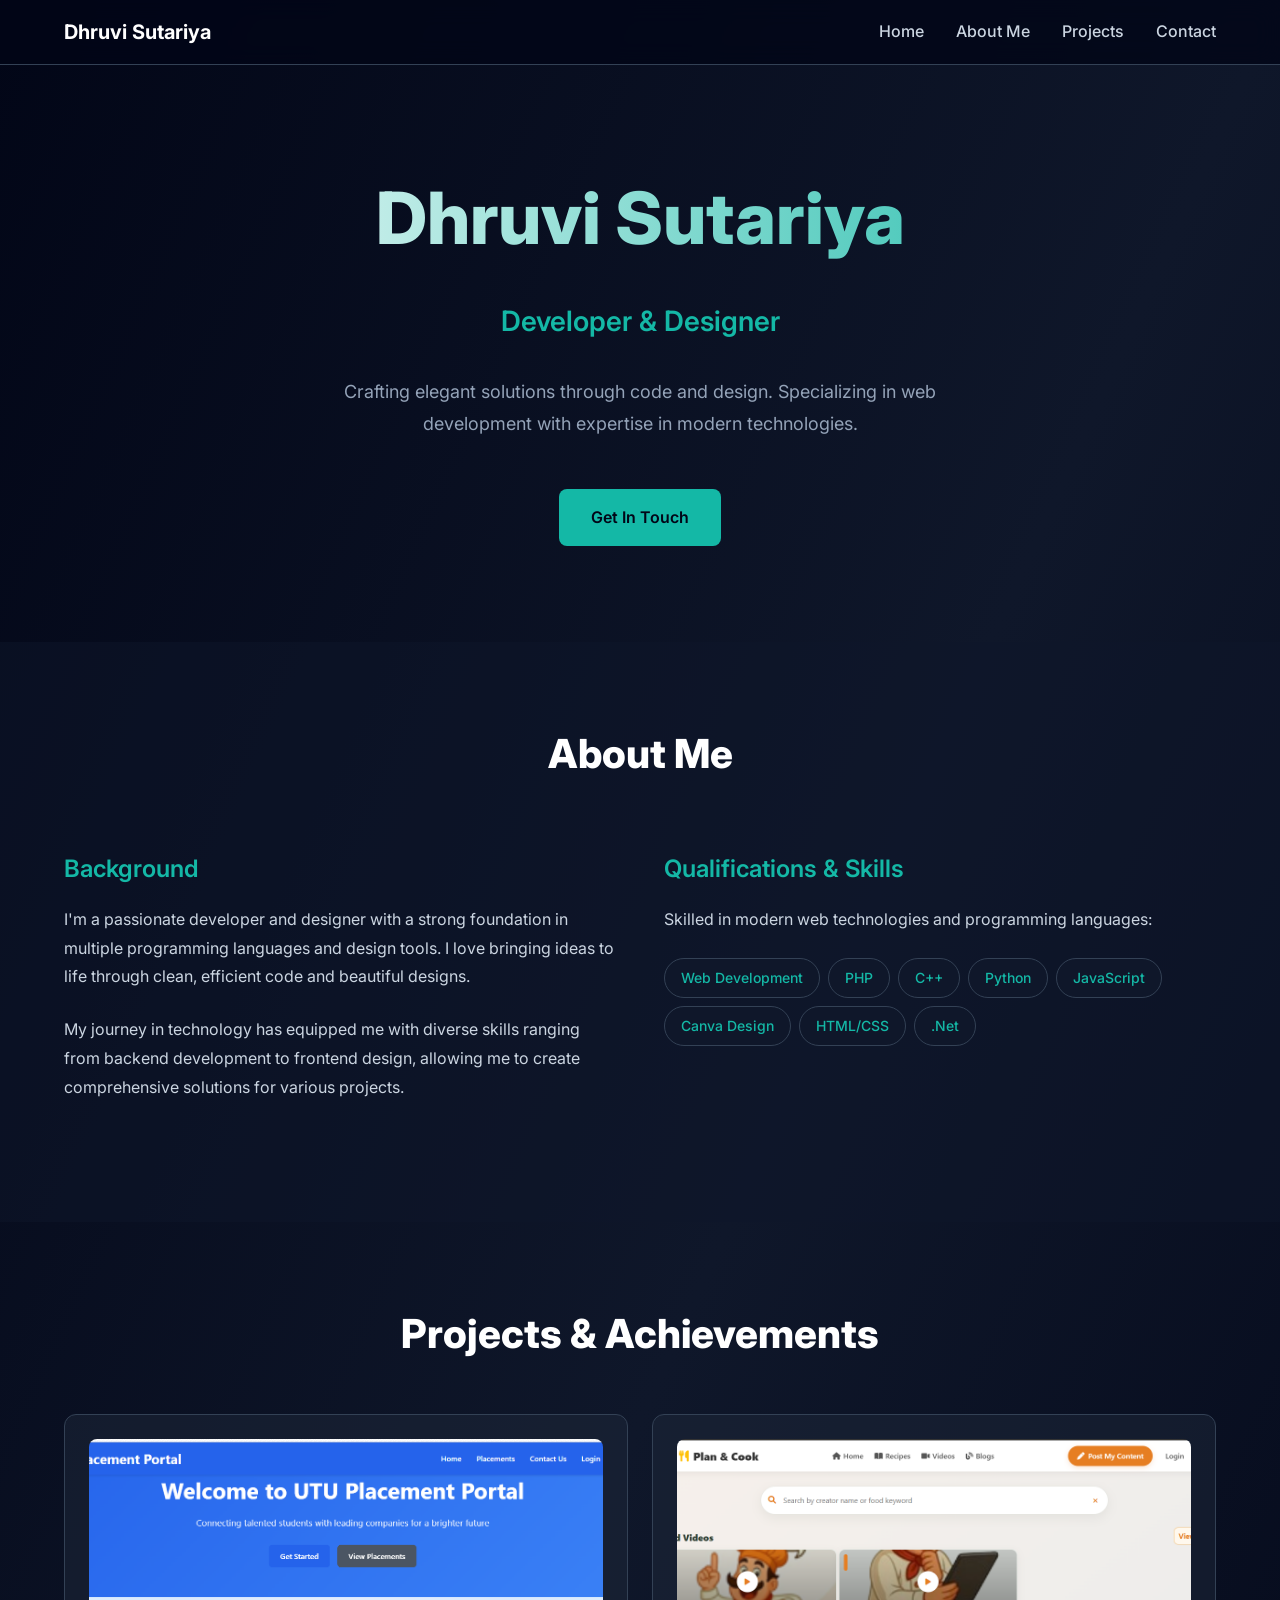
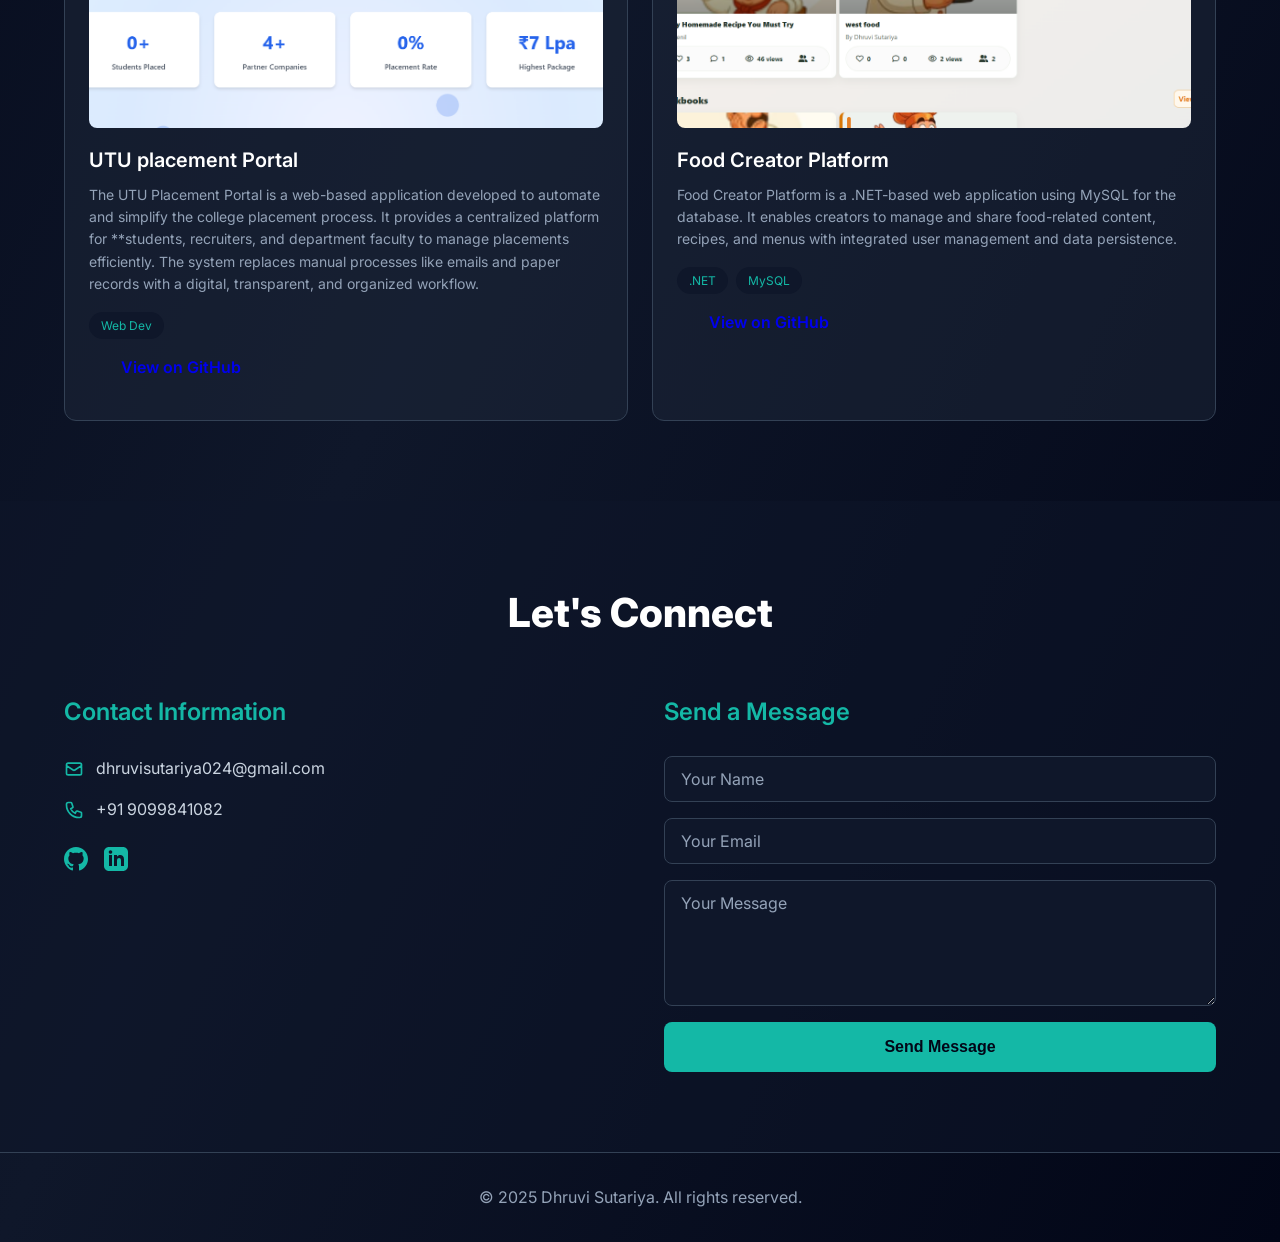
==== commit 3d52ed5d: "Commit remaining changes" ====
--- a/index.html
+++ b/index.html
@@ -69,7 +69,7 @@
                         <span class="skill-tag">JavaScript</span>
                         <span class="skill-tag">Canva Design</span>
                         <span class="skill-tag">HTML/CSS</span>
-                        <span class="skill-tag">.NET</span>
+                        <span class="skill-tag">.Net</span>
 
                     </div>
                 </div>
@@ -84,6 +84,27 @@
             
             <div class="projects-grid">
                 <div class="project-card">
+                    <div class="project-image">
+                        <img src="images/utu.png" alt="UTU Placement Portal">
+                    </div>
+                    
+                    <h4 class="project-title">UTU placement Portal</h4>
+                    <p class="project-description">
+                        The UTU Placement Portal is a web-based application developed to automate and simplify the college placement process.  
+It provides a centralized platform for **students, recruiters, and department faculty to manage placements efficiently.
+
+The system replaces manual processes like emails and paper records with a digital, transparent, and organized workflow.
+                    </p>
+                    <div class="project-tags">
+                        <span class="tag">Web Dev</span>
+                        
+                    </div>
+                    <div class="project-actions">
+                        <a class="btn btn-secondary" href="https://github.com/Dhruvi7425/UTU-Placement-Portal-" target="_blank" rel="noopener noreferrer">View on GitHub</a>
+                    </div>
+                </div>
+
+
                 <div class="project-card">
                     <div class="project-image">
                         <img src="images/food-creator.png" alt="Food Creator Platform">
@@ -100,23 +121,6 @@
                         <a class="btn btn-secondary" href="https://github.com/Dhruvi7425/Food-Creator-Platform" target="_blank" rel="noopener noreferrer">View on GitHub</a>
                     </div>
                     
-                </div>
-
-
-                <div class="project-card">
-                    <div class="project-image">
-                        <img src="images/utu.png" alt="UTU Placement Portal">
-                    </div>
-                    <h4 class="project-title">UTU placement Portal</h4>
-                    <p class="project-description">
-                        The UTU Placement Portal is a web-based application developed to automate and simplify the college placement process. It provides a centralized platform for students, recruiters, and department faculty to manage placements efficiently. The system replaces manual processes like emails and paper records with a digital, transparent, and organized workflow.
-                    </p>
-                    <div class="project-tags">
-                        <span class="tag">Web Dev</span>
-                    </div>
-                    <div class="project-actions">
-                        <a class="btn btn-secondary" href="https://github.com/Dhruvi7425/UTU-Placement-Portal-" target="_blank" rel="noopener noreferrer">View on GitHub</a>
-                    </div>
                 </div>
             </div>
         </div>
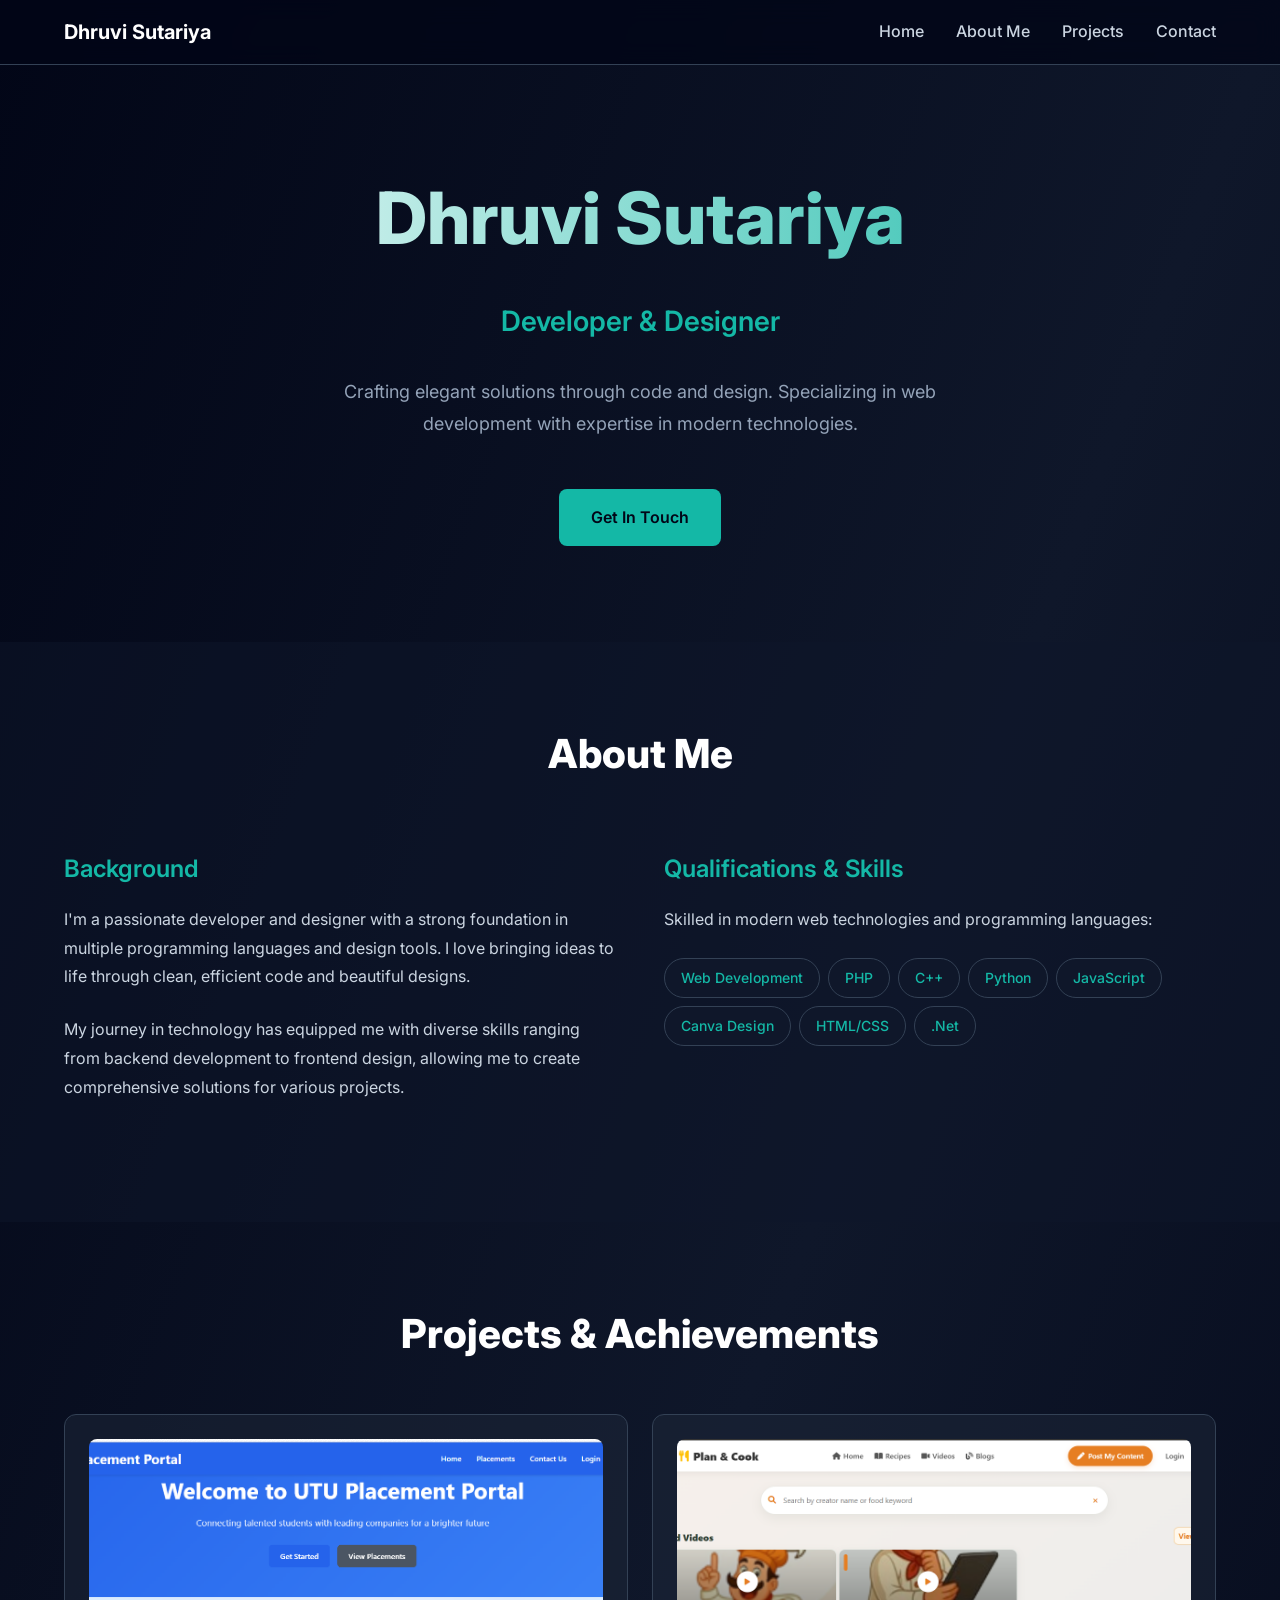
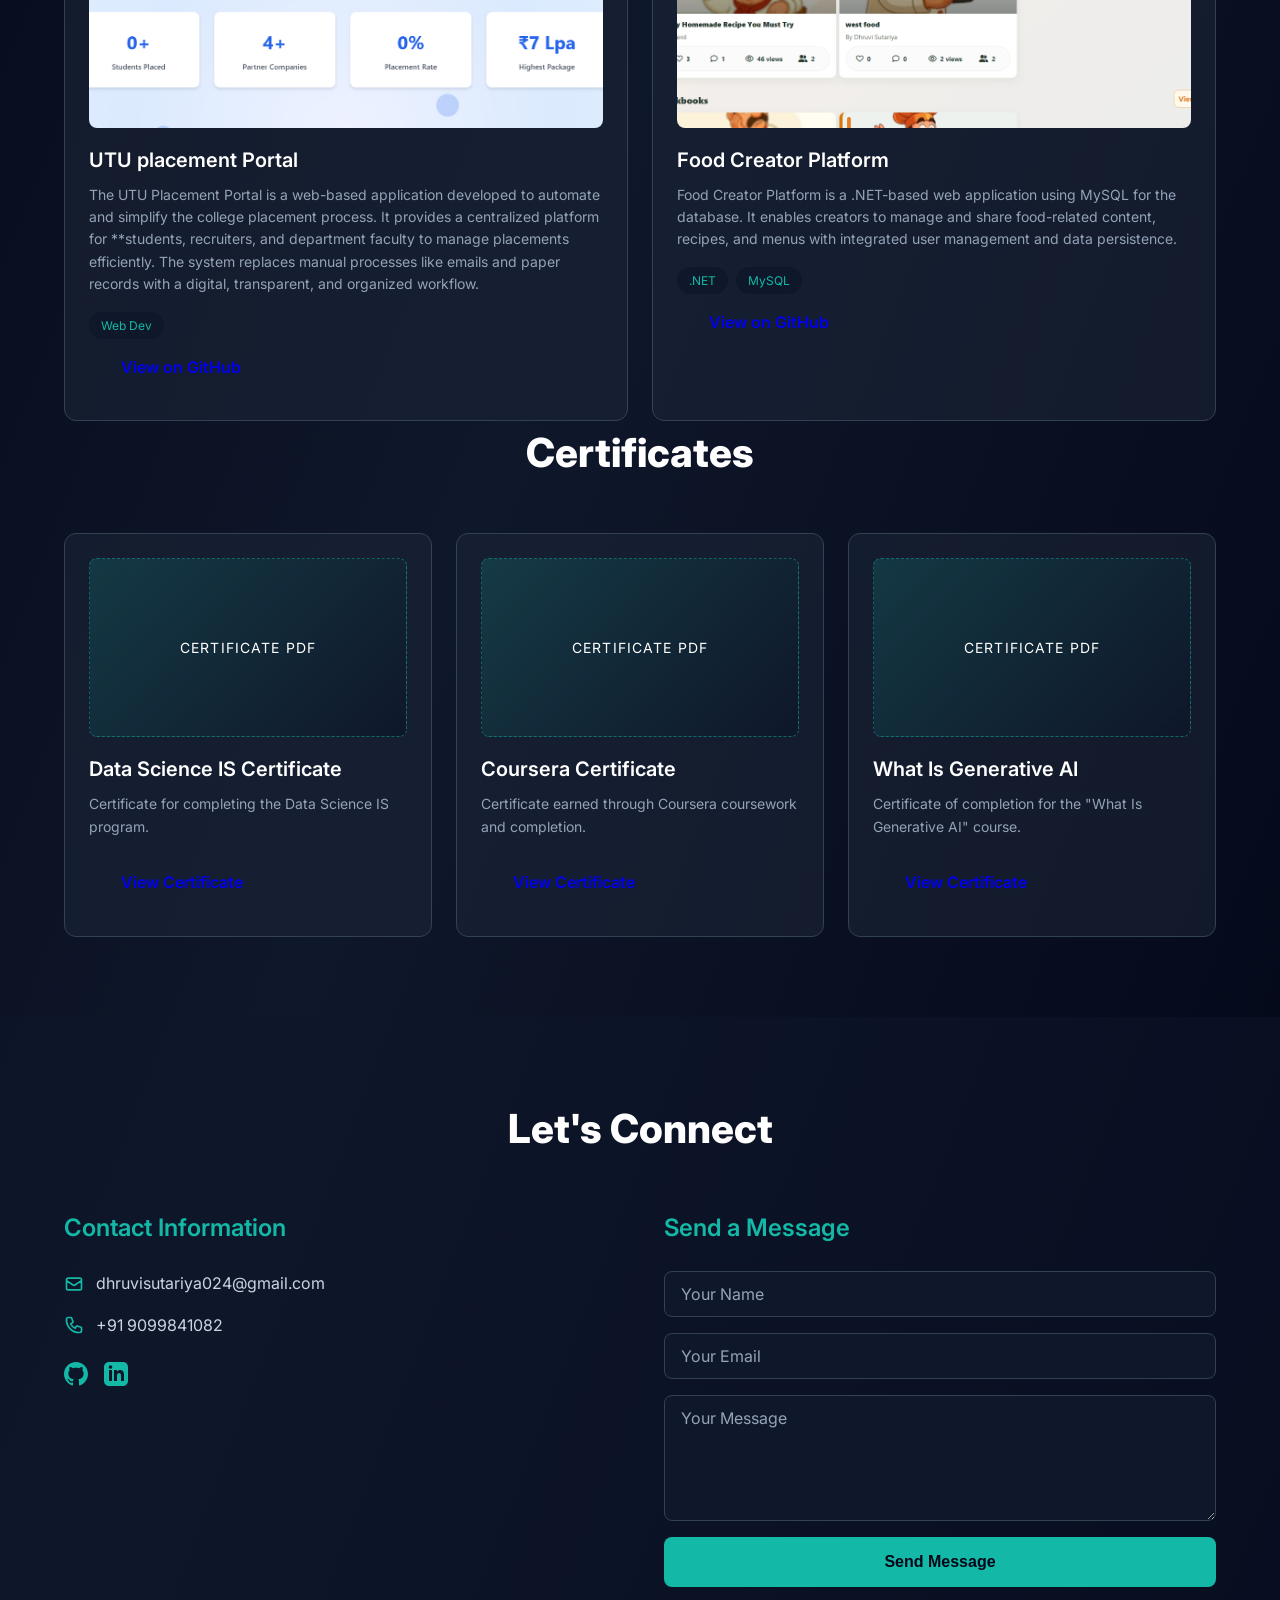
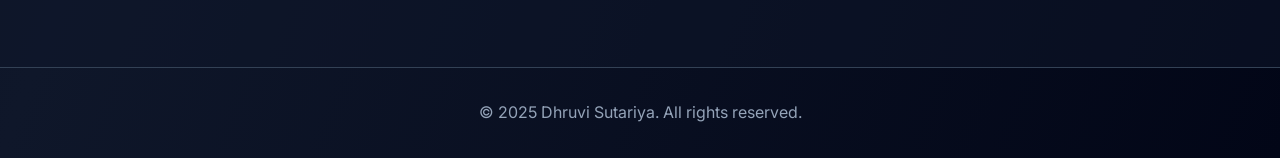
==== commit e29b20c2: "Add certificates to projects section" ====
--- a/index.html
+++ b/index.html
@@ -121,6 +121,50 @@
                         <a class="btn btn-secondary" href="https://github.com/Dhruvi7425/Food-Creator-Platform" target="_blank" rel="noopener noreferrer">View on GitHub</a>
                     </div>
                     
+                </div>
+            </div>
+
+            <div class="certificate-section">
+                <h3 class="section-title">Certificates</h3>
+                <div class="projects-grid">
+                    <div class="project-card">
+                        <div class="project-image certificate-preview">
+                            <span>Certificate PDF</span>
+                        </div>
+                        <h4 class="project-title">Data Science IS Certificate</h4>
+                        <p class="project-description">
+                            Certificate for completing the Data Science IS program.
+                        </p>
+                        <div class="project-actions">
+                            <a class="btn btn-secondary" href="certificates/data-science-is-certificate.pdf" target="_blank" rel="noopener noreferrer">View Certificate</a>
+                        </div>
+                    </div>
+
+                    <div class="project-card">
+                        <div class="project-image certificate-preview">
+                            <span>Certificate PDF</span>
+                        </div>
+                        <h4 class="project-title">Coursera Certificate</h4>
+                        <p class="project-description">
+                            Certificate earned through Coursera coursework and completion.
+                        </p>
+                        <div class="project-actions">
+                            <a class="btn btn-secondary" href="certificates/coursera-certificate.pdf" target="_blank" rel="noopener noreferrer">View Certificate</a>
+                        </div>
+                    </div>
+
+                    <div class="project-card">
+                        <div class="project-image certificate-preview">
+                            <span>Certificate PDF</span>
+                        </div>
+                        <h4 class="project-title">What Is Generative AI</h4>
+                        <p class="project-description">
+                            Certificate of completion for the "What Is Generative AI" course.
+                        </p>
+                        <div class="project-actions">
+                            <a class="btn btn-secondary" href="certificates/generative-ai-certificate.pdf" target="_blank" rel="noopener noreferrer">View Certificate</a>
+                        </div>
+                    </div>
                 </div>
             </div>
         </div>
--- a/styles.css
+++ b/styles.css
@@ -251,6 +251,14 @@
   object-fit: cover;
   border-radius: 0.5rem;
   display: block;
+}
+
+.certificate-preview {
+  background: linear-gradient(135deg, rgba(20, 184, 166, 0.18), rgba(15, 23, 42, 0.95));
+  color: var(--color-text-primary);
+  border: 1px dashed rgba(20, 184, 166, 0.45);
+  text-transform: uppercase;
+  letter-spacing: 0.08em;
 }
 
 .project-title {
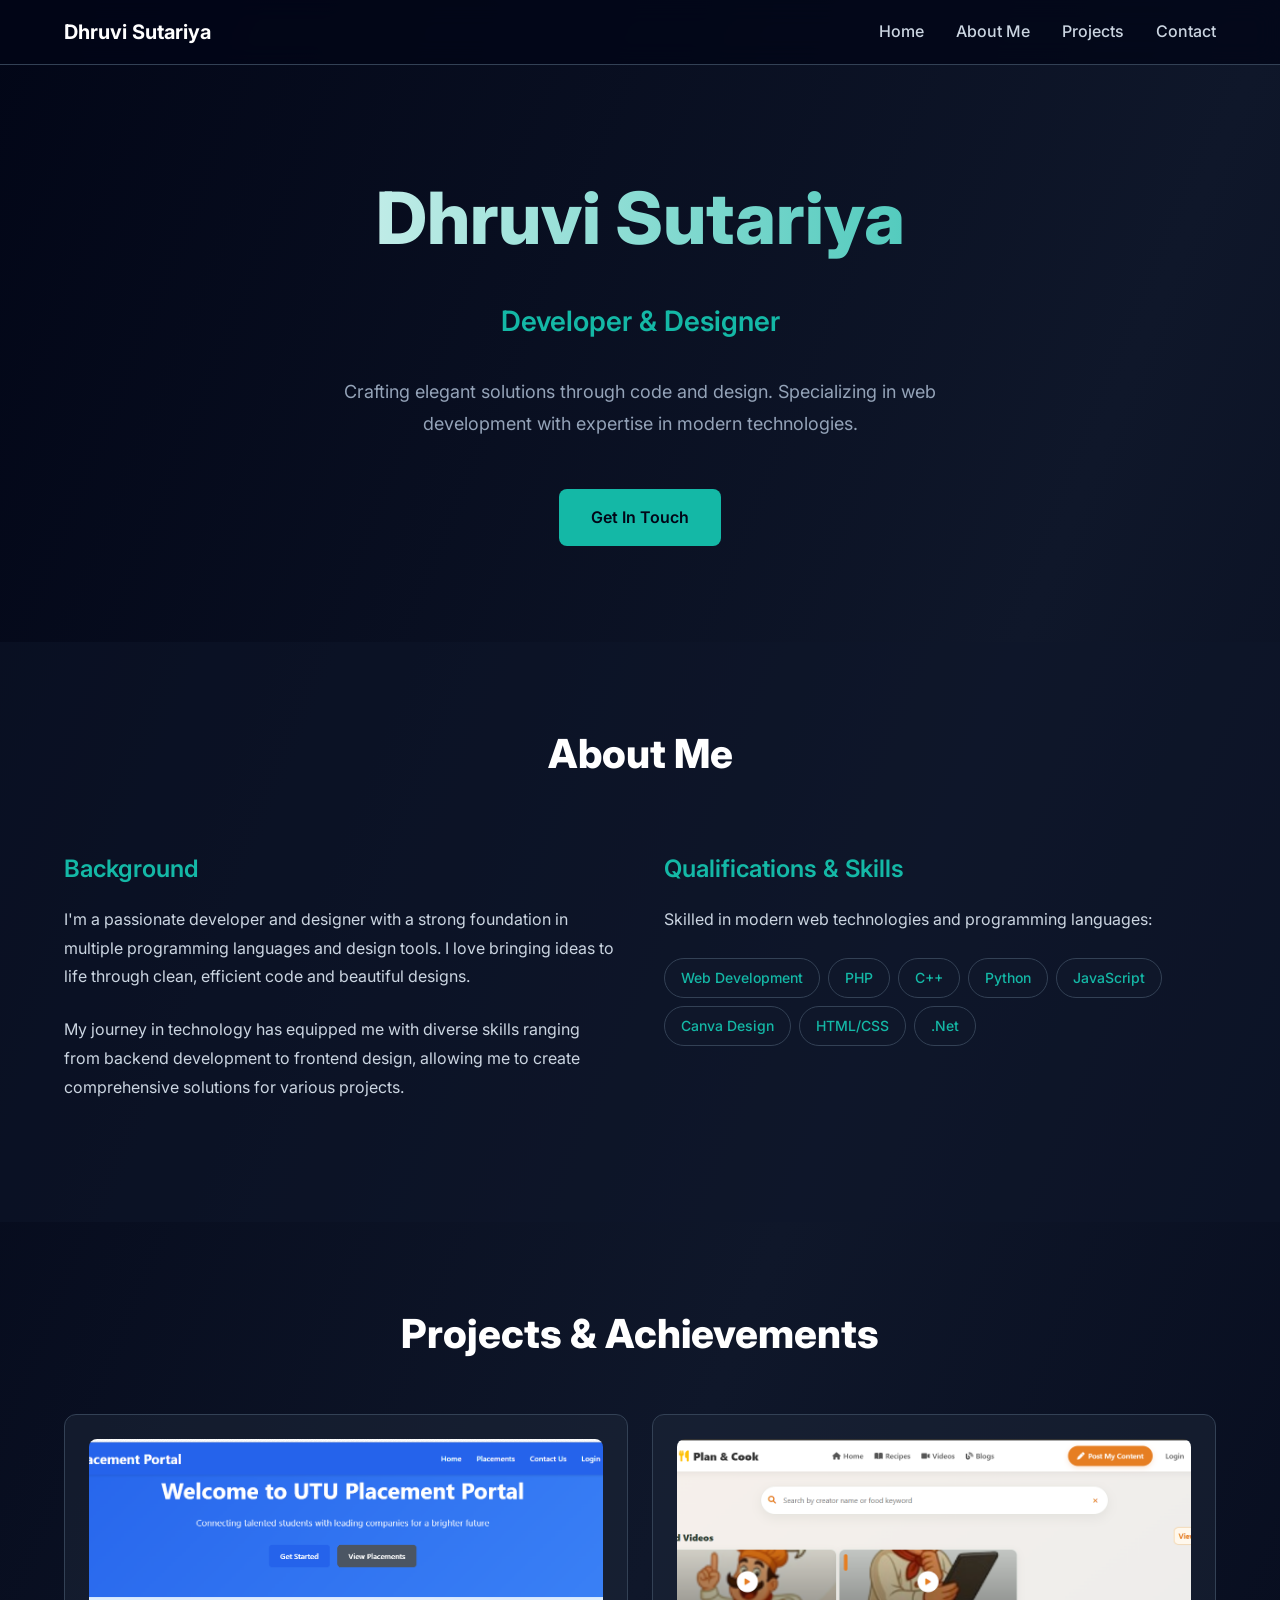
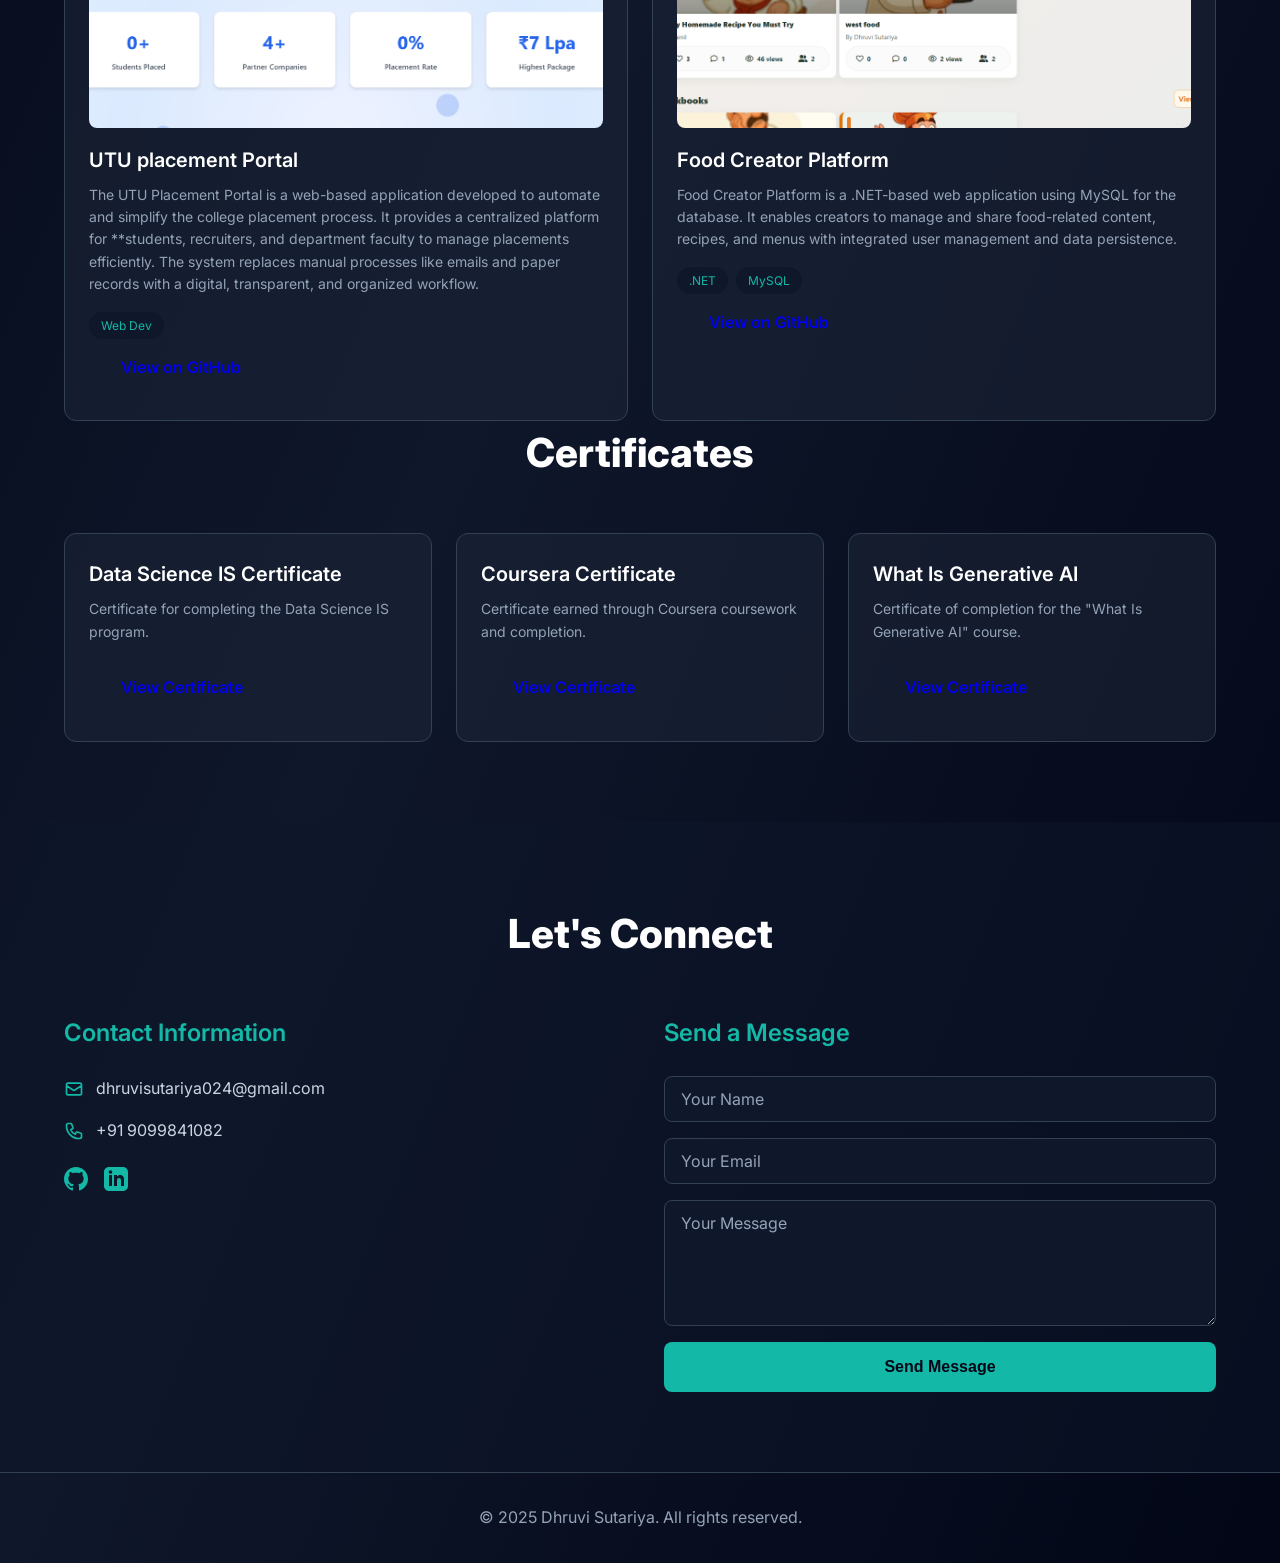
==== commit 55539571: "Remove certificate image placeholders" ====
--- a/index.html
+++ b/index.html
@@ -128,9 +128,6 @@
                 <h3 class="section-title">Certificates</h3>
                 <div class="projects-grid">
                     <div class="project-card">
-                        <div class="project-image certificate-preview">
-                            <span>Certificate PDF</span>
-                        </div>
                         <h4 class="project-title">Data Science IS Certificate</h4>
                         <p class="project-description">
                             Certificate for completing the Data Science IS program.
@@ -141,9 +138,6 @@
                     </div>
 
                     <div class="project-card">
-                        <div class="project-image certificate-preview">
-                            <span>Certificate PDF</span>
-                        </div>
                         <h4 class="project-title">Coursera Certificate</h4>
                         <p class="project-description">
                             Certificate earned through Coursera coursework and completion.
@@ -154,9 +148,6 @@
                     </div>
 
                     <div class="project-card">
-                        <div class="project-image certificate-preview">
-                            <span>Certificate PDF</span>
-                        </div>
                         <h4 class="project-title">What Is Generative AI</h4>
                         <p class="project-description">
                             Certificate of completion for the "What Is Generative AI" course.
--- a/styles.css
+++ b/styles.css
@@ -251,14 +251,6 @@
   object-fit: cover;
   border-radius: 0.5rem;
   display: block;
-}
-
-.certificate-preview {
-  background: linear-gradient(135deg, rgba(20, 184, 166, 0.18), rgba(15, 23, 42, 0.95));
-  color: var(--color-text-primary);
-  border: 1px dashed rgba(20, 184, 166, 0.45);
-  text-transform: uppercase;
-  letter-spacing: 0.08em;
 }
 
 .project-title {
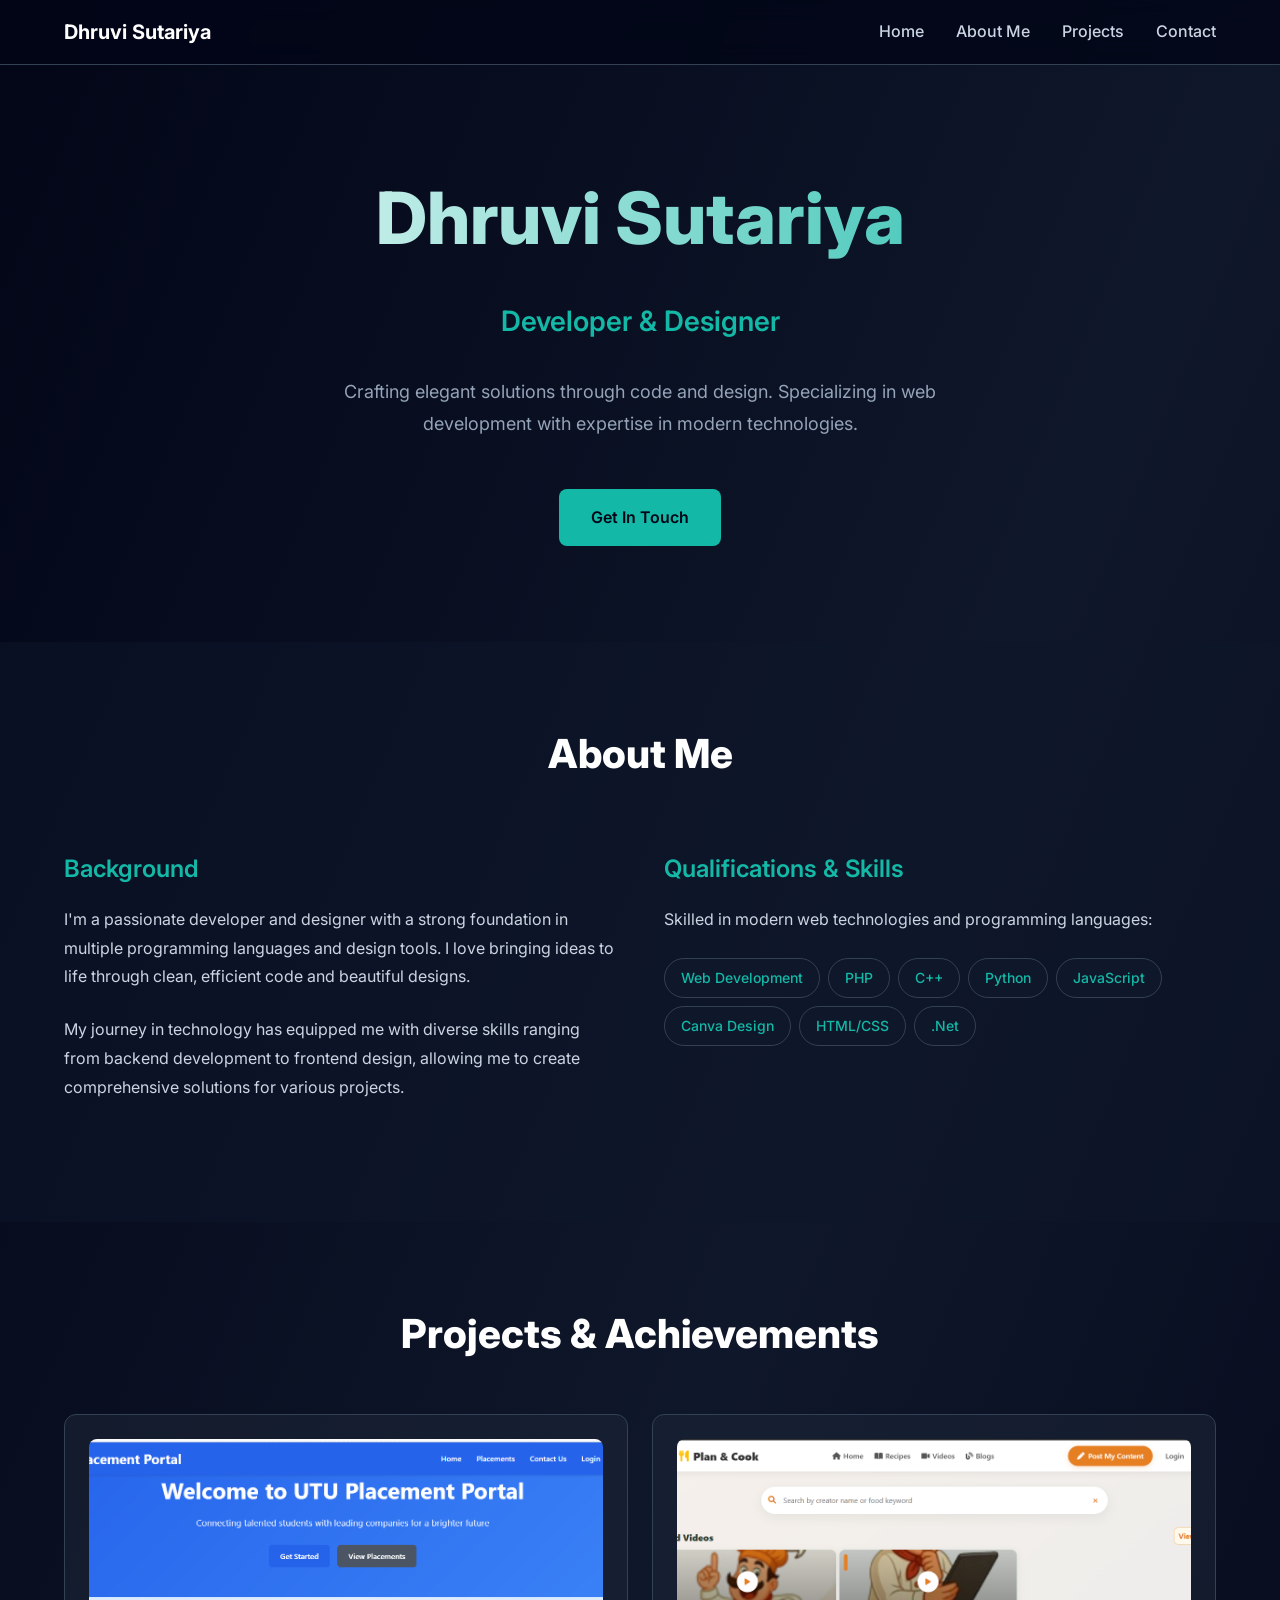
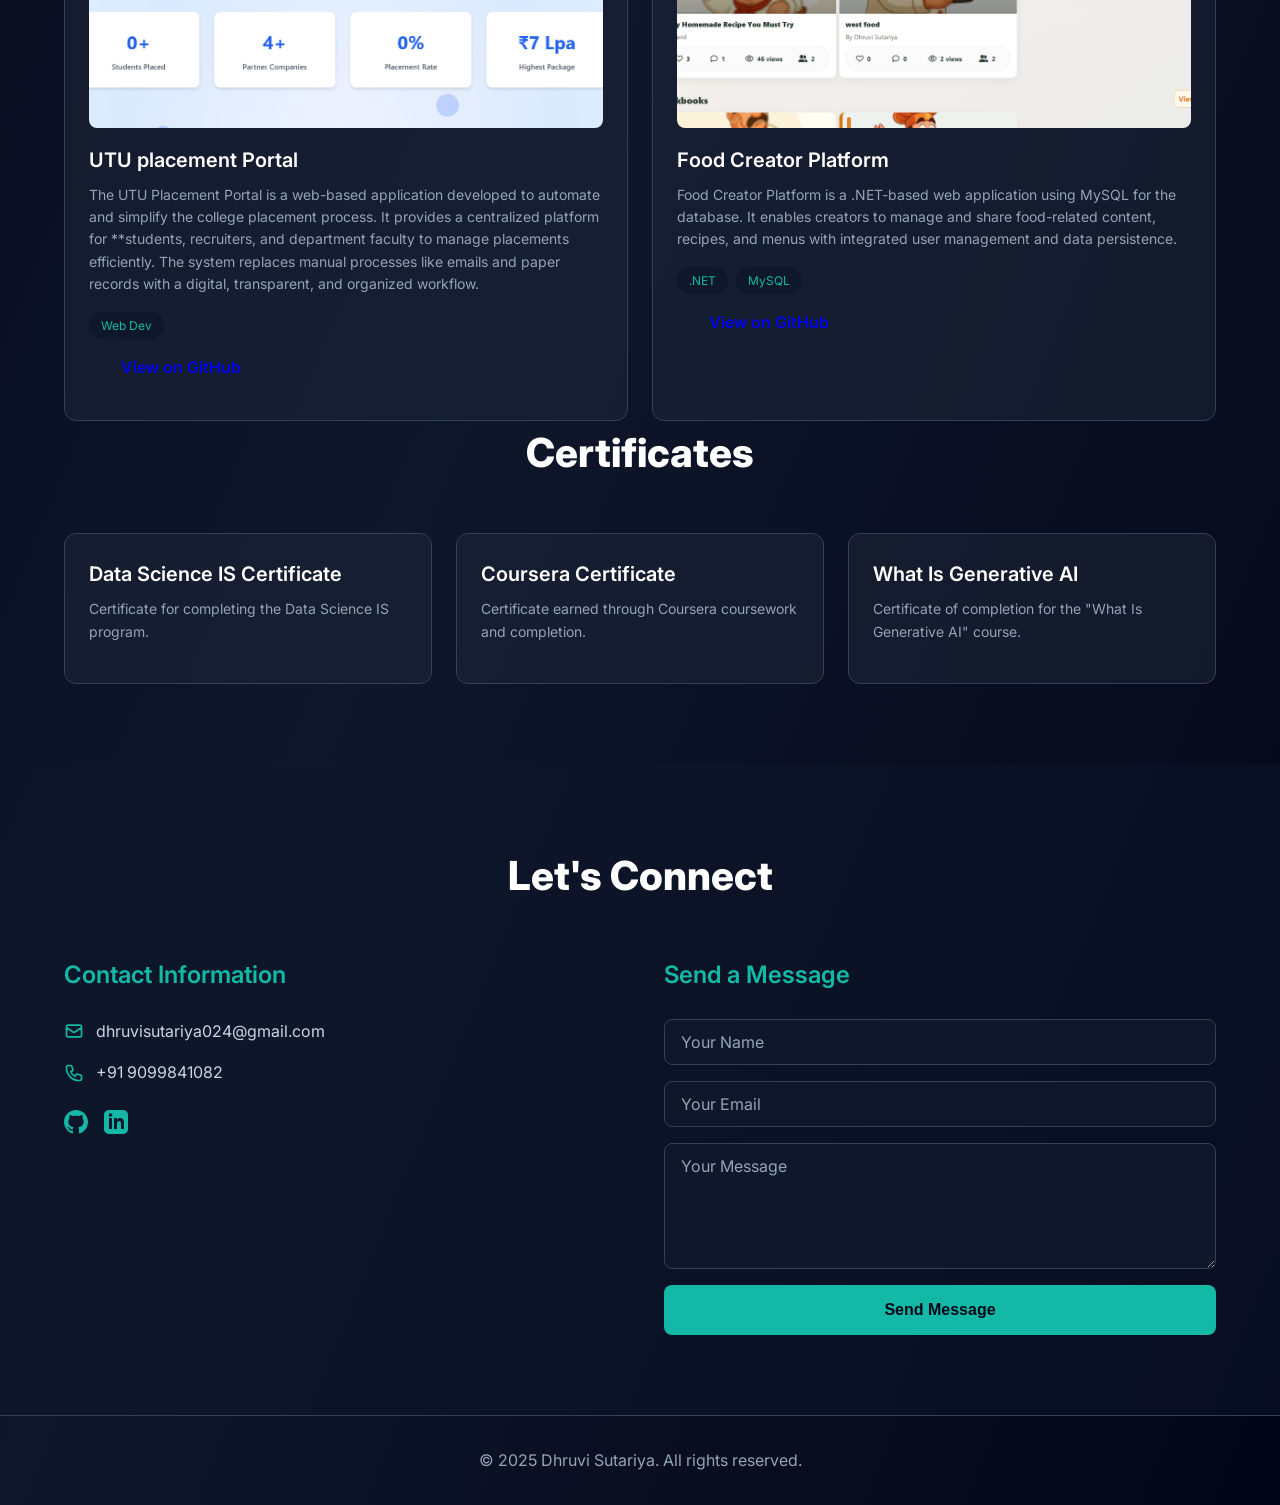
==== commit 1493177f: "Remove certificate PDF buttons" ====
--- a/index.html
+++ b/index.html
@@ -132,9 +132,6 @@
                         <p class="project-description">
                             Certificate for completing the Data Science IS program.
                         </p>
-                        <div class="project-actions">
-                            <a class="btn btn-secondary" href="certificates/data-science-is-certificate.pdf" target="_blank" rel="noopener noreferrer">View Certificate</a>
-                        </div>
                     </div>
 
                     <div class="project-card">
@@ -142,9 +139,6 @@
                         <p class="project-description">
                             Certificate earned through Coursera coursework and completion.
                         </p>
-                        <div class="project-actions">
-                            <a class="btn btn-secondary" href="certificates/coursera-certificate.pdf" target="_blank" rel="noopener noreferrer">View Certificate</a>
-                        </div>
                     </div>
 
                     <div class="project-card">
@@ -152,9 +146,6 @@
                         <p class="project-description">
                             Certificate of completion for the "What Is Generative AI" course.
                         </p>
-                        <div class="project-actions">
-                            <a class="btn btn-secondary" href="certificates/generative-ai-certificate.pdf" target="_blank" rel="noopener noreferrer">View Certificate</a>
-                        </div>
                     </div>
                 </div>
             </div>
